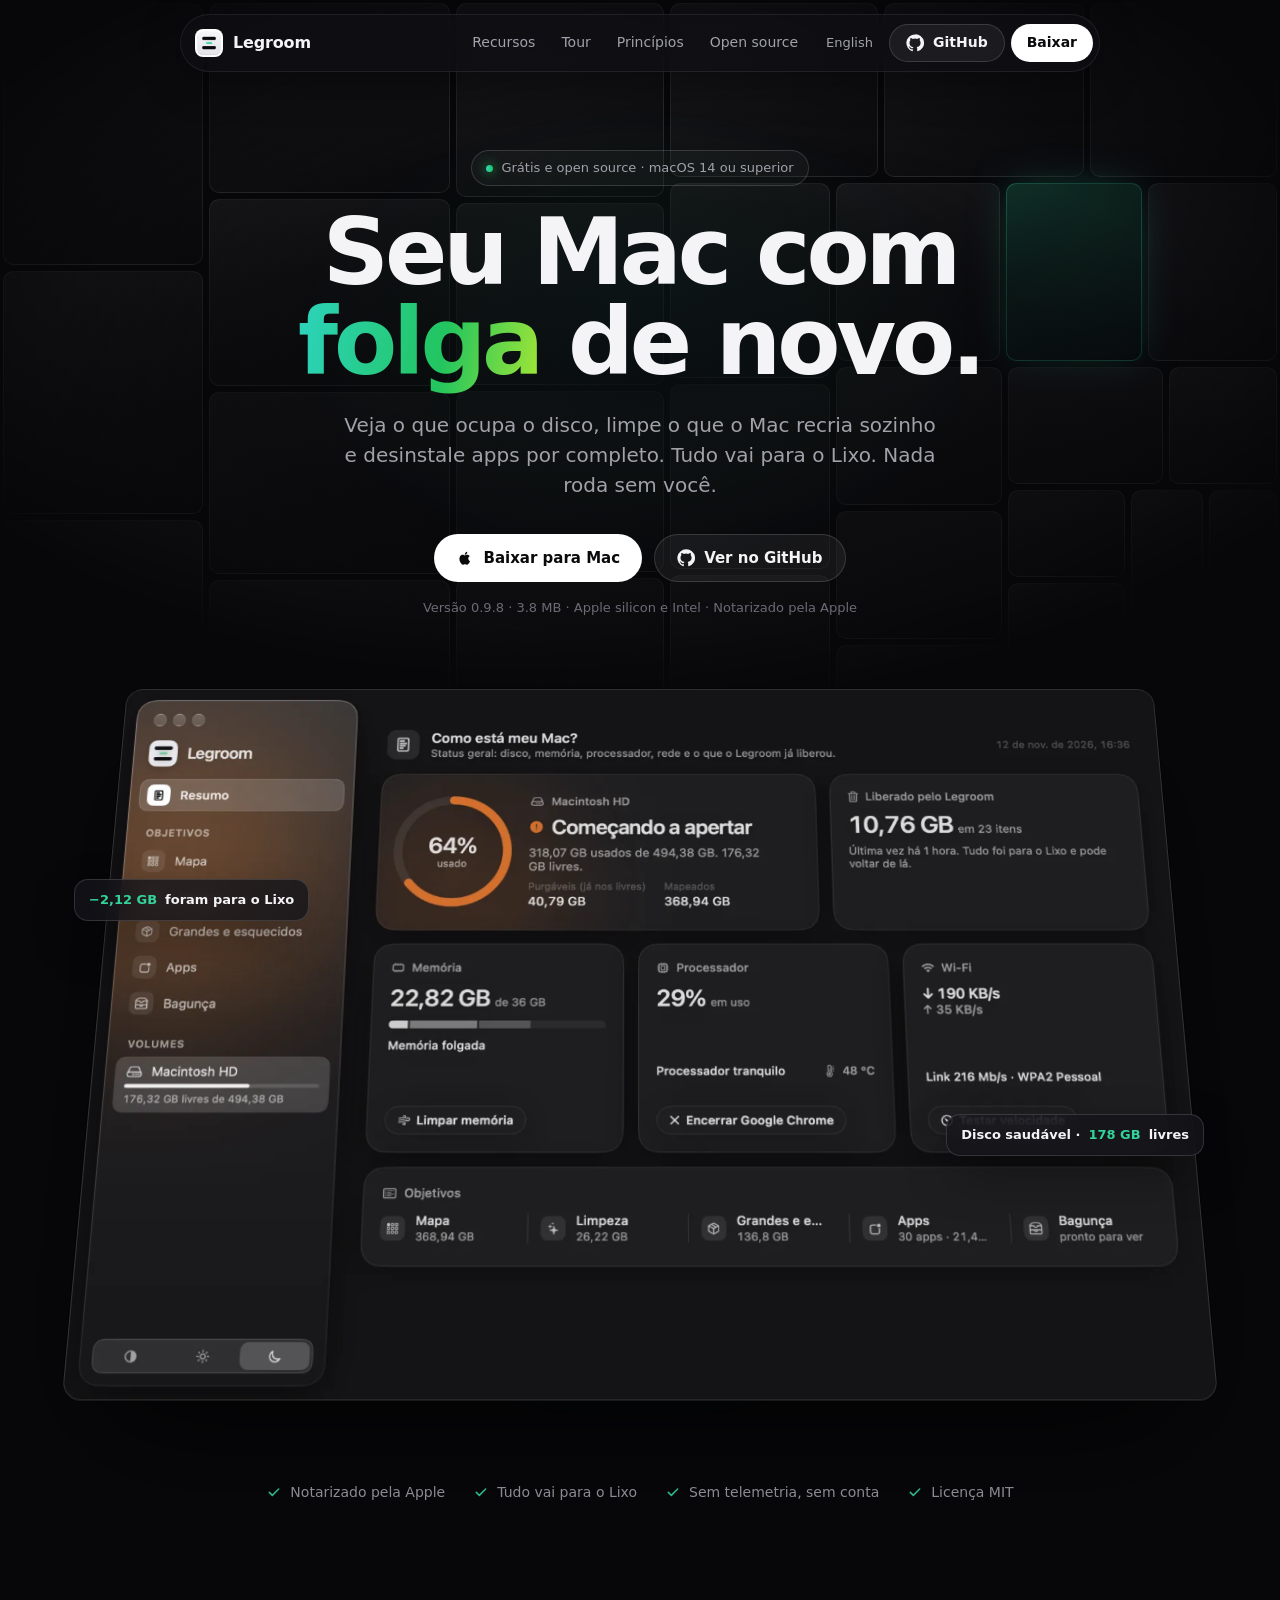
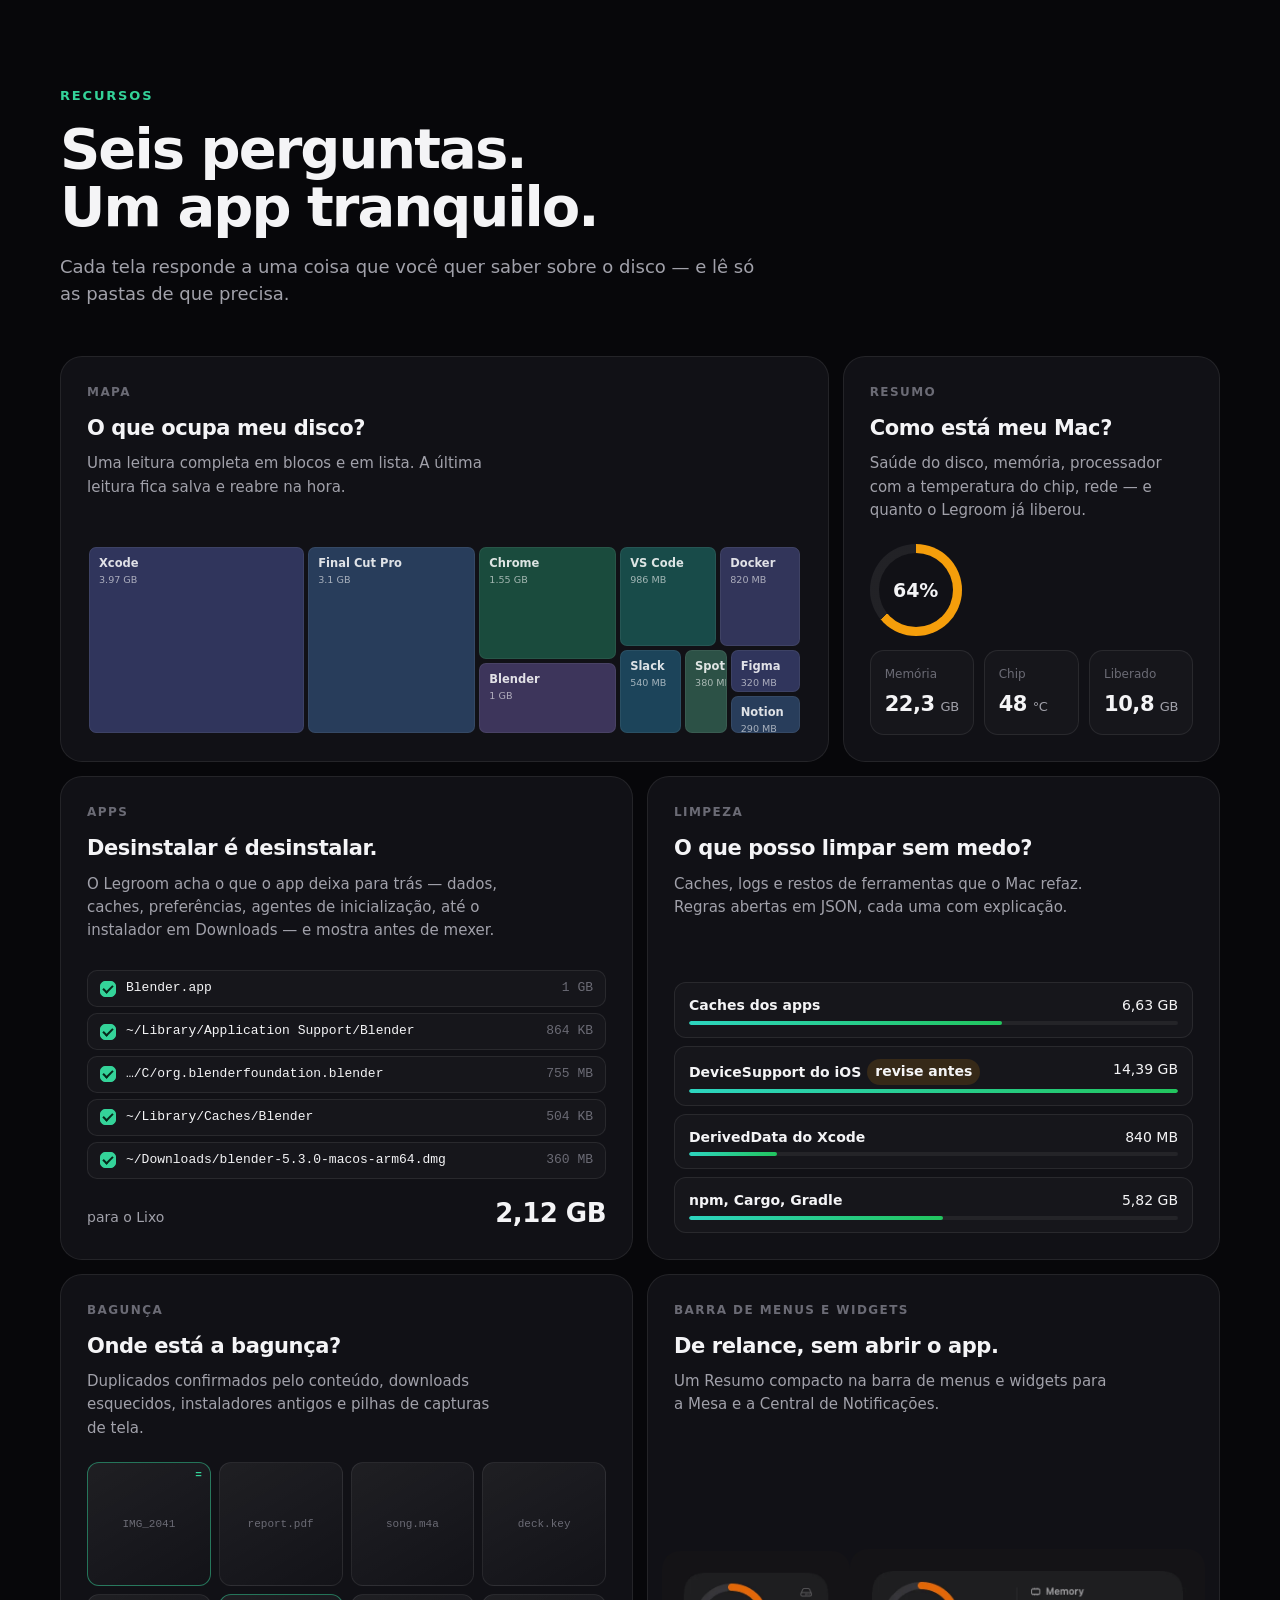
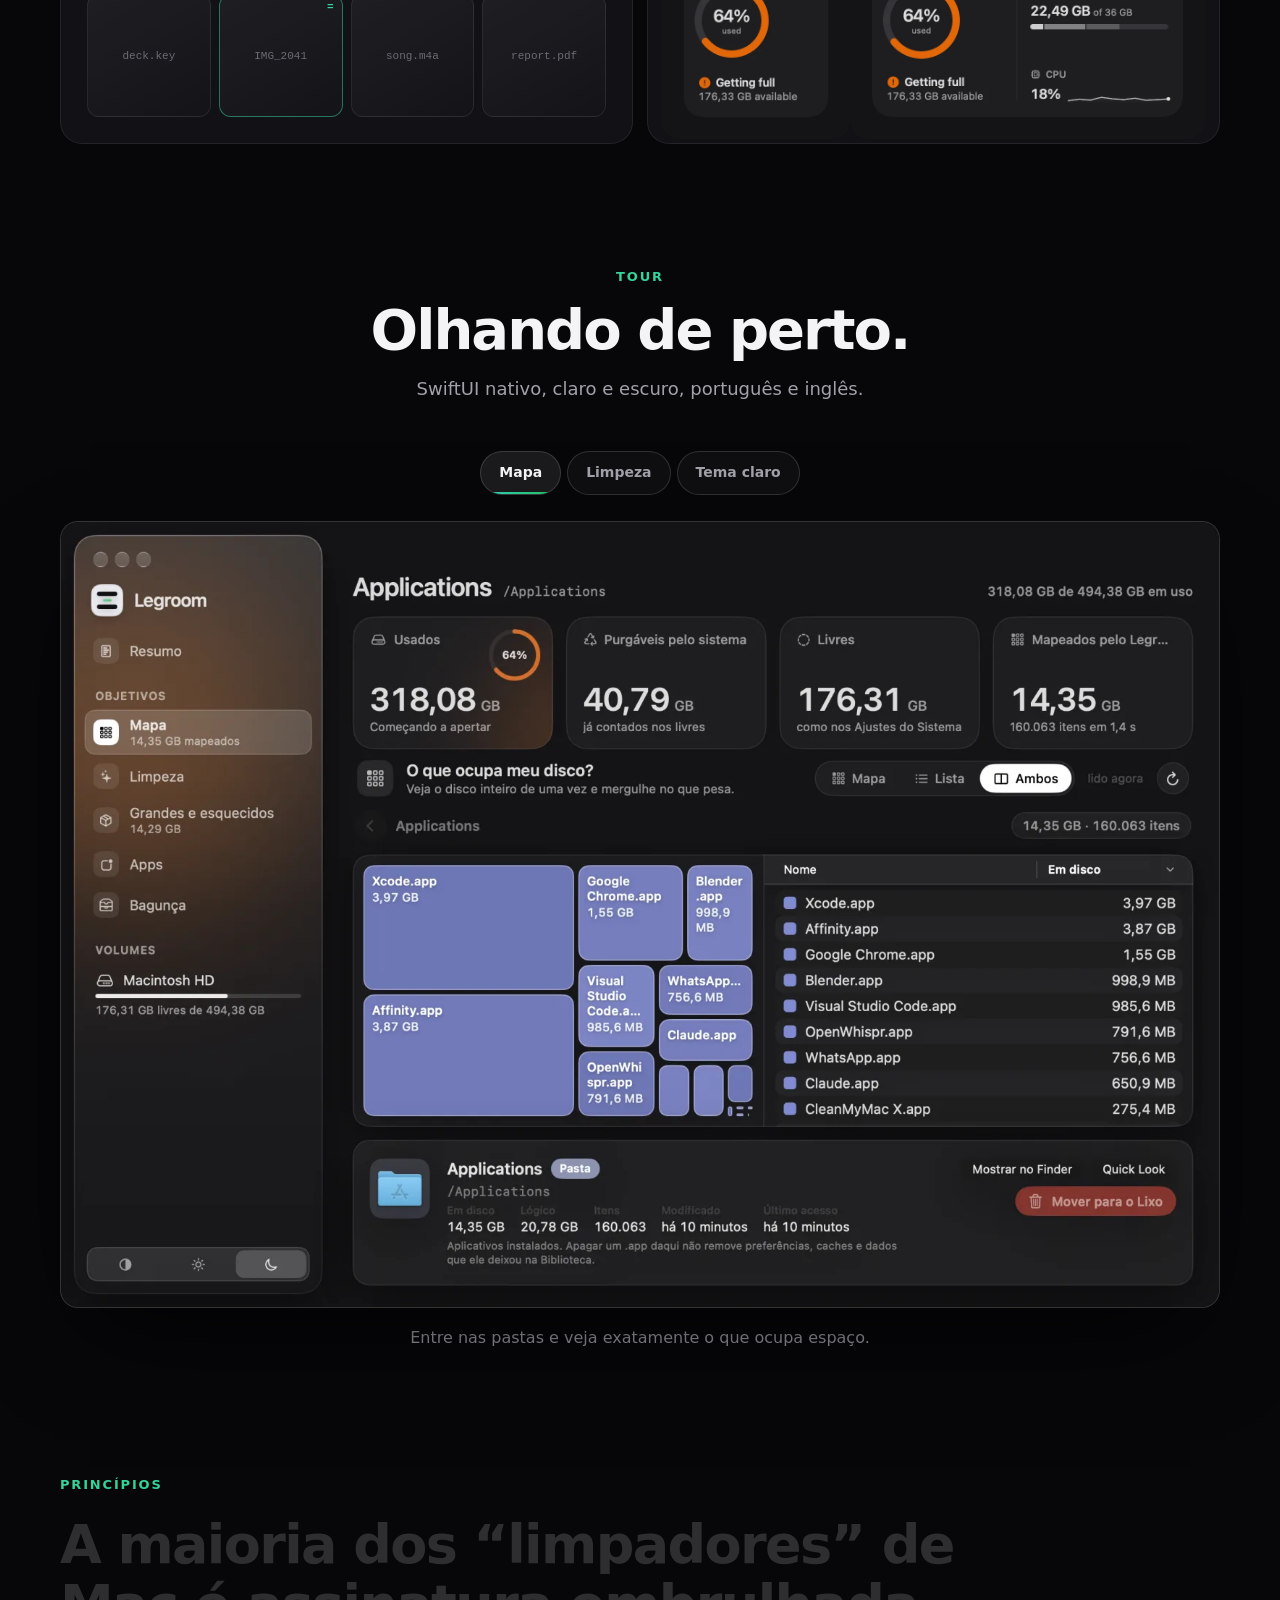
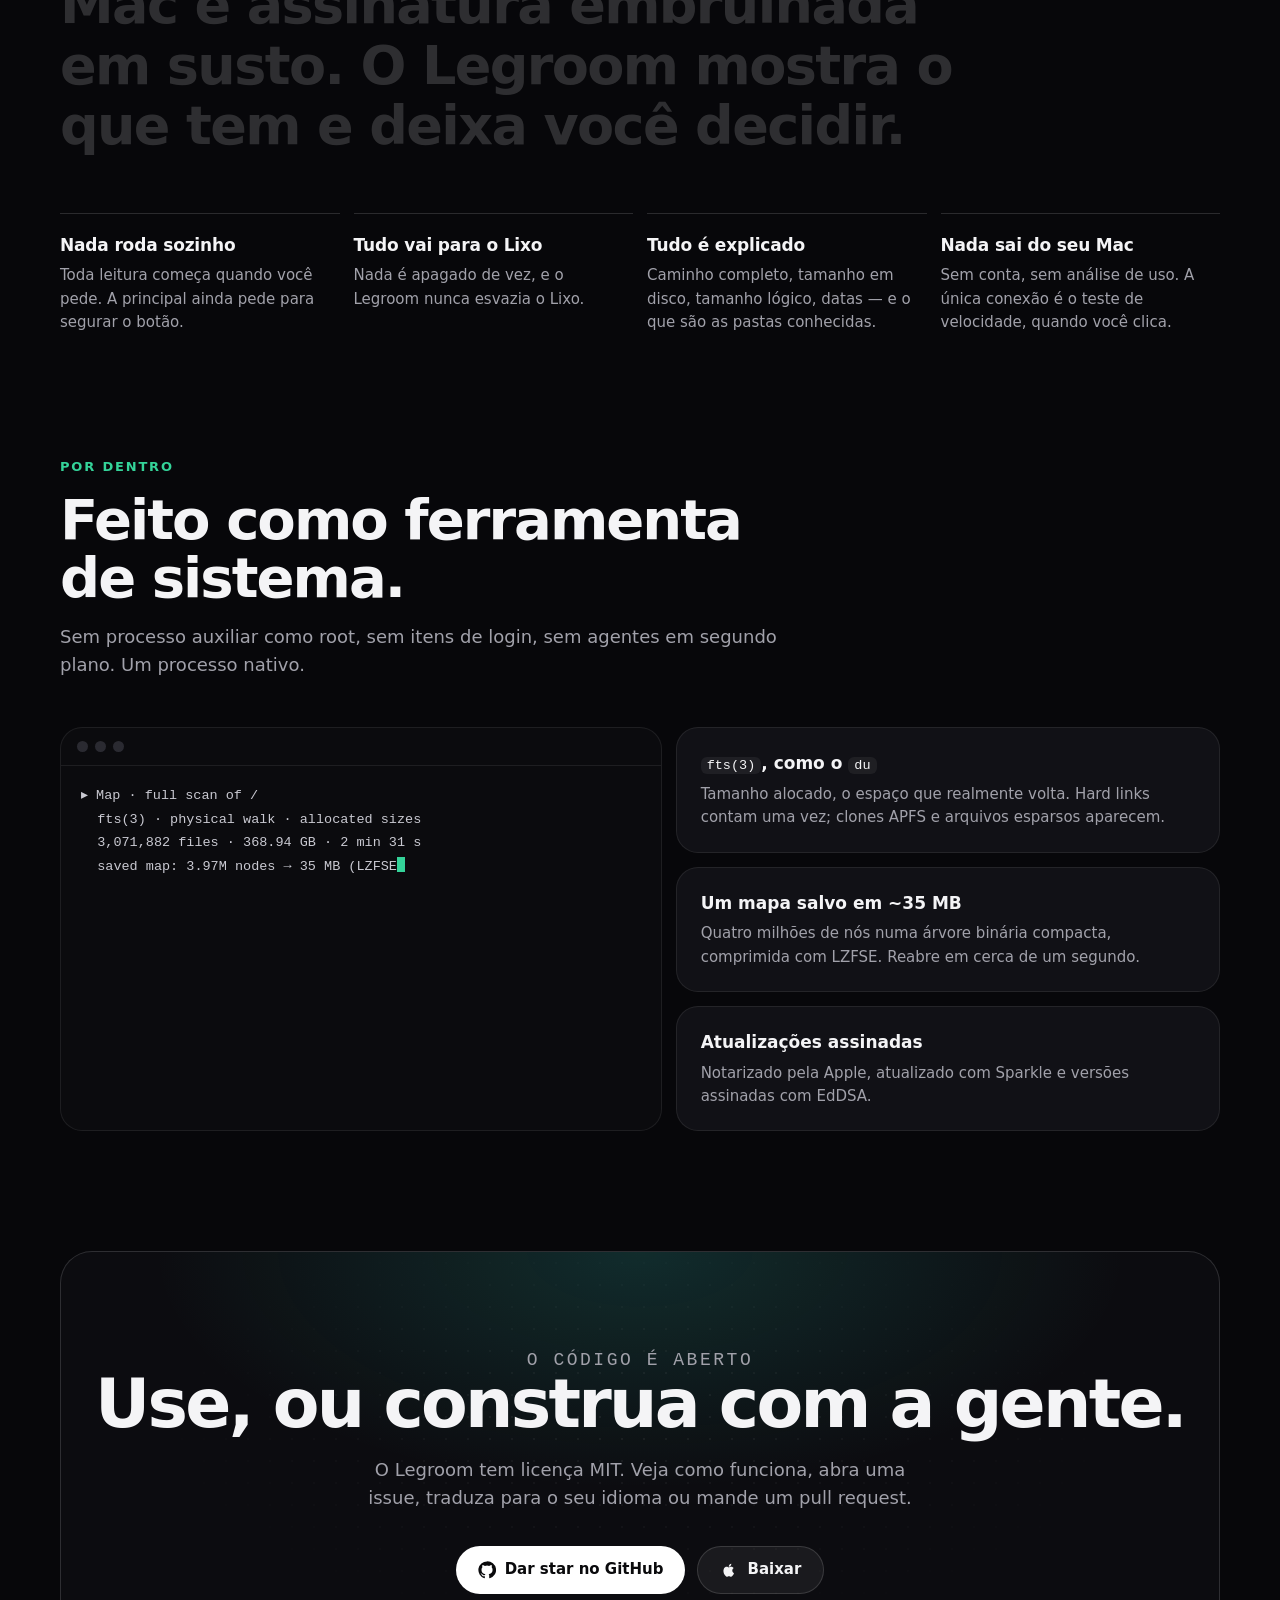
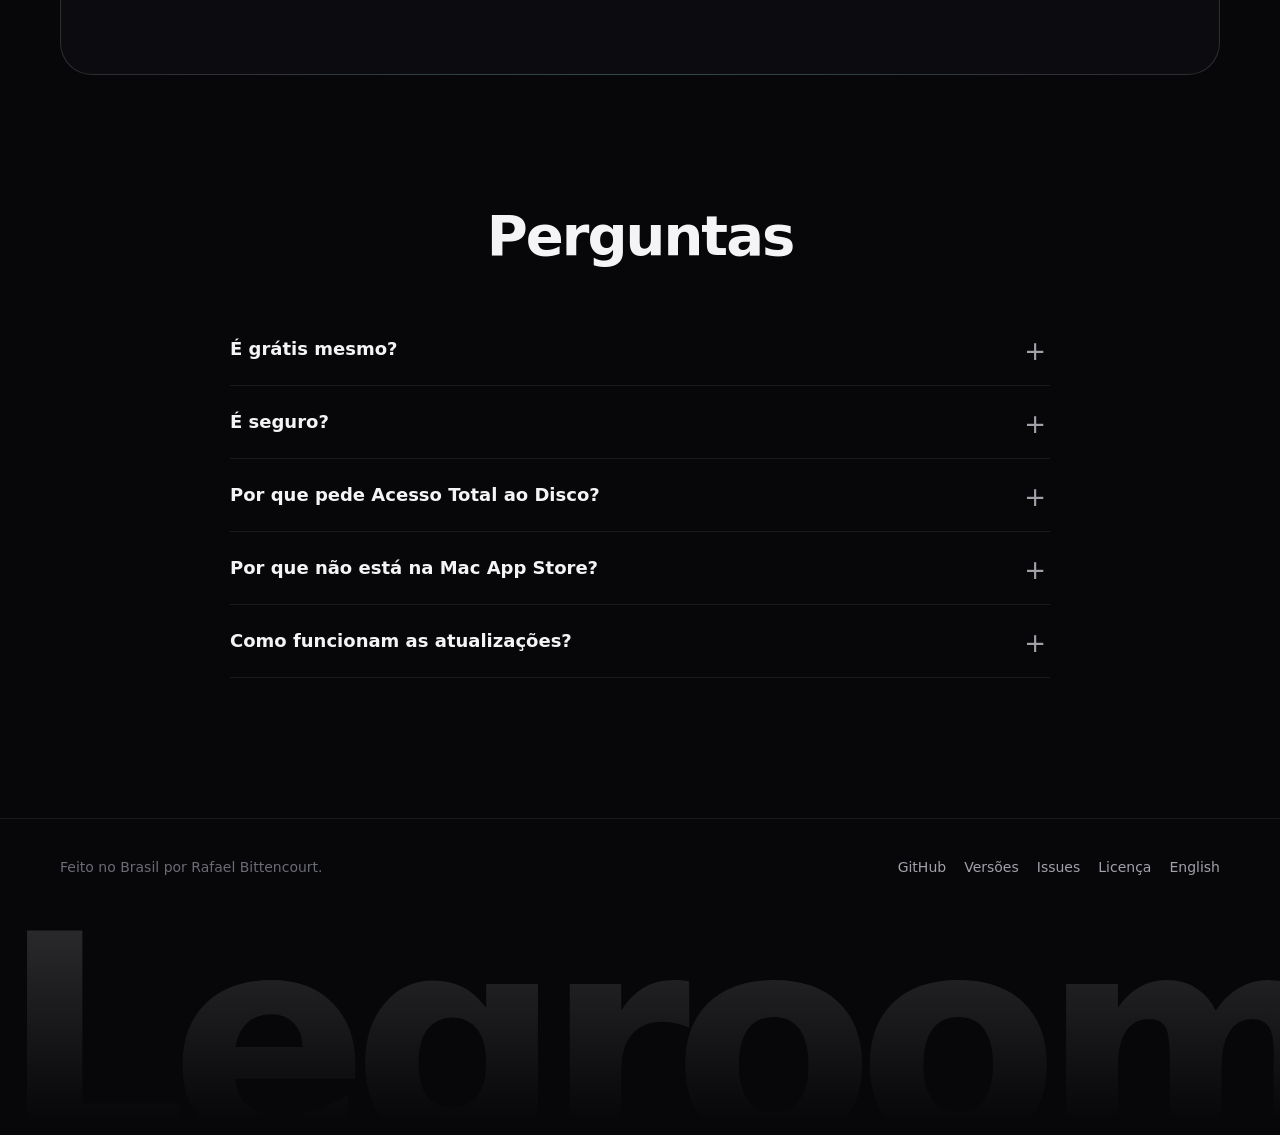
==== docs/pt/index.html @ 9e1b2bcd "Add the website (GitHub Pages, English and Portuguese) A one-page site in docs/, generated by tools/" ====
<!doctype html>
<html lang="pt-BR">
<head>
<meta charset="utf-8">
<meta name="viewport" content="width=device-width, initial-scale=1, viewport-fit=cover">
<title>Legroom — gerenciador de armazenamento grátis e open source para Mac</title>
<meta name="description" content="Veja o que ocupa o disco do seu Mac, limpe caches com segurança e desinstale apps por completo. Grátis e open source. Tudo vai para o Lixo; nada roda sozinho.">
<link rel="canonical" href="https://rafabittt.github.io/legroom/pt/">
<link rel="alternate" hreflang="pt-BR" href="https://rafabittt.github.io/legroom/pt/">
<link rel="alternate" hreflang="en" href="https://rafabittt.github.io/legroom/">
<link rel="alternate" hreflang="x-default" href="https://rafabittt.github.io/legroom/">
<meta name="theme-color" content="#07070a">
<meta property="og:type" content="website">
<meta property="og:title" content="Legroom — gerenciador de armazenamento grátis e open source para Mac">
<meta property="og:description" content="Veja o que ocupa o disco do seu Mac, limpe caches com segurança e desinstale apps por completo. Grátis e open source. Tudo vai para o Lixo; nada roda sozinho.">
<meta property="og:url" content="https://rafabittt.github.io/legroom/pt/">
<meta property="og:image" content="https://rafabittt.github.io/legroom/assets/og.png">
<meta property="og:image:width" content="1200"><meta property="og:image:height" content="630">
<meta name="twitter:card" content="summary_large_image">
<link rel="icon" type="image/png" href="../assets/favicon.png">
<link rel="apple-touch-icon" href="../assets/icon-180.png">
<link rel="stylesheet" href="../assets/site.css?v=727777f7">
<link rel="preload" as="image" href="../assets/overview-pt-BR.webp" fetchpriority="high">
<script type="application/ld+json">{"@context": "https://schema.org", "@type": "SoftwareApplication", "name": "Legroom", "operatingSystem": "macOS 14 or later", "applicationCategory": "UtilitiesApplication", "offers": {"@type": "Offer", "price": "0", "priceCurrency": "USD"}, "description": "Veja o que ocupa o disco do seu Mac, limpe caches com segurança e desinstale apps por completo. Grátis e open source. Tudo vai para o Lixo; nada roda sozinho.", "url": "https://rafabittt.github.io/legroom/pt/", "downloadUrl": "https://github.com/rafabittt/legroom/releases/latest", "license": "https://opensource.org/licenses/MIT", "codeRepository": "https://github.com/rafabittt/legroom", "inLanguage": "pt-BR", "image": "https://rafabittt.github.io/legroom/assets/og.png", "author": {"@type": "Person", "name": "Rafael Bittencourt"}}</script>
</head>
<body>
<a class="skip" href="#main">Pular para o conteúdo</a>
<header class="nav">
  <a class="brand" href="../"><img src="../assets/icon-180.png" alt="" width="28" height="28">Legroom</a>
  <nav class="links" aria-label="Sections"><a href="#features">Recursos</a><a href="#tour">Tour</a><a href="#principles">Princípios</a><a href="#open-source">Open source</a></nav>
  <a class="lang" href="../" hreflang="en" lang="en">English</a>
  <a class="btn btn-ghost btn-sm" href="https://github.com/rafabittt/legroom" aria-label="GitHub"><svg viewBox="0 0 24 24" fill="currentColor" aria-hidden="true"><path d="M12 .5a11.5 11.5 0 0 0-3.64 22.41c.58.1.79-.25.79-.56v-2c-3.2.7-3.88-1.37-3.88-1.37-.52-1.33-1.28-1.69-1.28-1.69-1.05-.72.08-.7.08-.7 1.16.08 1.77 1.19 1.77 1.19 1.03 1.77 2.7 1.26 3.36.96.1-.75.4-1.26.73-1.55-2.55-.29-5.24-1.28-5.24-5.69 0-1.26.45-2.29 1.19-3.09-.12-.29-.52-1.46.11-3.05 0 0 .97-.31 3.17 1.18a11 11 0 0 1 5.77 0c2.2-1.49 3.17-1.18 3.17-1.18.63 1.59.23 2.76.11 3.05.74.8 1.19 1.83 1.19 3.09 0 4.42-2.69 5.39-5.26 5.68.41.36.78 1.06.78 2.14v3.17c0 .31.21.67.8.56A11.5 11.5 0 0 0 12 .5z"/></svg><span class="lbl">GitHub</span><span class="stars" data-stars hidden><svg viewBox="0 0 24 24" fill="currentColor" aria-hidden="true" style="width:14px;height:14px"><path d="M12 2.5l2.9 6.1 6.6.8-4.9 4.5 1.3 6.6L12 17.3 6.1 20.5l1.3-6.6L2.5 9.4l6.6-.8z"/></svg><b></b></span></a>
  <a class="btn btn-primary btn-sm" href="https://github.com/rafabittt/legroom/releases/latest" data-dl>Baixar</a>
</header>

<main id="main">
<section class="hero" aria-labelledby="h1" style="padding-top:150px">
  <div class="tree" aria-hidden="true"></div>
  <div class="wrap hero-in">
    <span class="eyebrow"><span class="dot"></span>Grátis e open source · macOS 14 ou superior</span>
    <h1 id="h1">Seu Mac com <em>folga</em> de novo.</h1>
    <p class="lead">Veja o que ocupa o disco, limpe o que o Mac recria sozinho e desinstale apps por completo. Tudo vai para o Lixo. Nada roda sem você.</p>
    <div class="ctas">
      <a class="btn btn-primary" href="https://github.com/rafabittt/legroom/releases/latest" data-dl><svg viewBox="0 0 24 24" fill="currentColor" aria-hidden="true"><path d="M16.37 12.8c-.02-2.2 1.8-3.26 1.88-3.31-1.03-1.5-2.62-1.7-3.18-1.73-1.35-.14-2.64.8-3.33.8-.69 0-1.74-.78-2.87-.76-1.47.02-2.83.86-3.59 2.18-1.53 2.66-.39 6.6 1.1 8.76.73 1.06 1.6 2.24 2.73 2.2 1.1-.04 1.51-.71 2.84-.71 1.32 0 1.7.71 2.86.69 1.18-.02 1.93-1.07 2.65-2.14.84-1.23 1.18-2.42 1.2-2.48-.03-.01-2.3-.88-2.32-3.5zM14.2 6.33c.6-.73 1.01-1.75.9-2.76-.87.04-1.92.58-2.54 1.31-.56.64-1.05 1.67-.92 2.66.97.08 1.96-.49 2.56-1.21z"/></svg>Baixar para Mac</a>
      <a class="btn btn-ghost" href="https://github.com/rafabittt/legroom"><svg viewBox="0 0 24 24" fill="currentColor" aria-hidden="true"><path d="M12 .5a11.5 11.5 0 0 0-3.64 22.41c.58.1.79-.25.79-.56v-2c-3.2.7-3.88-1.37-3.88-1.37-.52-1.33-1.28-1.69-1.28-1.69-1.05-.72.08-.7.08-.7 1.16.08 1.77 1.19 1.77 1.19 1.03 1.77 2.7 1.26 3.36.96.1-.75.4-1.26.73-1.55-2.55-.29-5.24-1.28-5.24-5.69 0-1.26.45-2.29 1.19-3.09-.12-.29-.52-1.46.11-3.05 0 0 .97-.31 3.17 1.18a11 11 0 0 1 5.77 0c2.2-1.49 3.17-1.18 3.17-1.18.63 1.59.23 2.76.11 3.05.74.8 1.19 1.83 1.19 3.09 0 4.42-2.69 5.39-5.26 5.68.41.36.78 1.06.78 2.14v3.17c0 .31.21.67.8.56A11.5 11.5 0 0 0 12 .5z"/></svg>Ver no GitHub<span class="stars" data-stars hidden><svg viewBox="0 0 24 24" fill="currentColor" aria-hidden="true" style="width:14px;height:14px"><path d="M12 2.5l2.9 6.1 6.6.8-4.9 4.5 1.3 6.6L12 17.3 6.1 20.5l1.3-6.6L2.5 9.4l6.6-.8z"/></svg><b></b></span></a>
    </div>
    <p class="meta">Versão <span data-version>0.9.8</span> · <span data-size>3.8 MB</span> · Apple silicon e Intel · Notarizado pela Apple</p>
  </div>
  <div class="stage">
    <div class="chip c1"><span class="n">−2,12 GB</span> foram para o Lixo</div>
    <div class="chip c2">Disco saudável · <span class="n">178 GB</span> livres</div>
    <div class="window"><img src="../assets/overview-pt-BR.webp" alt="Resumo do Legroom: saúde do disco, memória, processador com temperatura, rede e espaço já liberado" width="1600" height="1085" fetchpriority="high"></div>
  </div>
  <div class="wrap trust"><span><svg viewBox="0 0 24 24" fill="none" stroke="currentColor" stroke-width="2.4" stroke-linecap="round" stroke-linejoin="round" aria-hidden="true"><path d="M5 12.5l4.5 4.5L19 7.5"/></svg>Notarizado pela Apple</span><span><svg viewBox="0 0 24 24" fill="none" stroke="currentColor" stroke-width="2.4" stroke-linecap="round" stroke-linejoin="round" aria-hidden="true"><path d="M5 12.5l4.5 4.5L19 7.5"/></svg>Tudo vai para o Lixo</span><span><svg viewBox="0 0 24 24" fill="none" stroke="currentColor" stroke-width="2.4" stroke-linecap="round" stroke-linejoin="round" aria-hidden="true"><path d="M5 12.5l4.5 4.5L19 7.5"/></svg>Sem telemetria, sem conta</span><span><svg viewBox="0 0 24 24" fill="none" stroke="currentColor" stroke-width="2.4" stroke-linecap="round" stroke-linejoin="round" aria-hidden="true"><path d="M5 12.5l4.5 4.5L19 7.5"/></svg>Licença MIT</span></div>
</section>

<section id="features" aria-labelledby="f-h">
  <div class="wrap">
    <div class="head rv"><span class="kicker">Recursos</span><h2 id="f-h">Seis perguntas. Um app tranquilo.</h2><p>Cada tela responde a uma coisa que você quer saber sobre o disco — e lê só as pastas de que precisa.</p></div>
    <div class="bento">
      <article class="cell w4 rv">
        <span class="tag">Mapa</span><h3>O que ocupa meu disco?</h3><p>Uma leitura completa em blocos e em lista. A última leitura fica salva e reabre na hora.</p>
        <div class="viz"><div class="mini-tree" data-items='[{&quot;n&quot;: &quot;Xcode&quot;, &quot;s&quot;: &quot;3.97 GB&quot;, &quot;v&quot;: 397}, {&quot;n&quot;: &quot;Final Cut Pro&quot;, &quot;s&quot;: &quot;3.1 GB&quot;, &quot;v&quot;: 310}, {&quot;n&quot;: &quot;Chrome&quot;, &quot;s&quot;: &quot;1.55 GB&quot;, &quot;v&quot;: 155}, {&quot;n&quot;: &quot;Blender&quot;, &quot;s&quot;: &quot;1 GB&quot;, &quot;v&quot;: 100}, {&quot;n&quot;: &quot;VS Code&quot;, &quot;s&quot;: &quot;986 MB&quot;, &quot;v&quot;: 98}, {&quot;n&quot;: &quot;Docker&quot;, &quot;s&quot;: &quot;820 MB&quot;, &quot;v&quot;: 82}, {&quot;n&quot;: &quot;Slack&quot;, &quot;s&quot;: &quot;540 MB&quot;, &quot;v&quot;: 54}, {&quot;n&quot;: &quot;Spotify&quot;, &quot;s&quot;: &quot;380 MB&quot;, &quot;v&quot;: 38}, {&quot;n&quot;: &quot;Figma&quot;, &quot;s&quot;: &quot;320 MB&quot;, &quot;v&quot;: 32}, {&quot;n&quot;: &quot;Notion&quot;, &quot;s&quot;: &quot;290 MB&quot;, &quot;v&quot;: 29}]' aria-hidden="true"></div></div>
      </article>
      <article class="cell rv d1" data-enter>
        <span class="tag">Resumo</span><h3>Como está meu Mac?</h3><p>Saúde do disco, memória, processador com a temperatura do chip, rede — e quanto o Legroom já liberou.</p>
        <div class="viz"><div class="ring" style="--to:64" data-v="64%" aria-hidden="true"></div><div class="metrics"><div class="metric"><small>Memória</small><b><span data-count="22.3" data-dec="1">0</span><i> GB</i></b></div><div class="metric"><small>Chip</small><b><span data-count="48" data-dec="0">0</span><i> °C</i></b></div><div class="metric"><small>Liberado</small><b><span data-count="10.8" data-dec="1">0</span><i> GB</i></b></div></div></div>
      </article>
      <article class="cell w3 rv" data-enter>
        <span class="tag">Apps</span><h3>Desinstalar é desinstalar.</h3><p>O Legroom acha o que o app deixa para trás — dados, caches, preferências, agentes de inicialização, até o instalador em Downloads — e mostra antes de mexer.</p>
        <div class="viz"><ul class="ulist" aria-hidden="true"><li><span class="bx"></span><span>Blender.app</span><span class="sz">1 GB</span></li><li><span class="bx"></span><span>~/Library/Application Support/Blender</span><span class="sz">864 KB</span></li><li><span class="bx"></span><span>…/C/org.blenderfoundation.blender</span><span class="sz">755 MB</span></li><li><span class="bx"></span><span>~/Library/Caches/Blender</span><span class="sz">504 KB</span></li><li><span class="bx"></span><span>~/Downloads/blender-5.3.0-macos-arm64.dmg</span><span class="sz">360 MB</span></li></ul>
        <div class="utotal"><span>para o Lixo</span><b data-utotal data-v="2,12 GB">2,12 GB</b></div></div>
      </article>
      <article class="cell w3 rv d1" data-enter>
        <span class="tag">Limpeza</span><h3>O que posso limpar sem medo?</h3><p>Caches, logs e restos de ferramentas que o Mac refaz. Regras abertas em JSON, cada uma com explicação.</p>
        <div class="viz rows"><div class="row"><b>Caches dos apps</b><span>6,63 GB</span><div class="bar"><i style="--w:64%"></i></div></div><div class="row"><b>DeviceSupport do iOS<span class=pill>revise antes</span></b><span>14,39 GB</span><div class="bar"><i style="--w:100%"></i></div></div><div class="row"><b>DerivedData do Xcode</b><span>840 MB</span><div class="bar"><i style="--w:18%"></i></div></div><div class="row"><b>npm, Cargo, Gradle</b><span>5,82 GB</span><div class="bar"><i style="--w:52%"></i></div></div></div>
      </article>
      <article class="cell w3 rv">
        <span class="tag">Bagunça</span><h3>Onde está a bagunça?</h3><p>Duplicados confirmados pelo conteúdo, downloads esquecidos, instaladores antigos e pilhas de capturas de tela.</p>
        <div class="viz"><div class="dupes" aria-hidden="true"><div class="dupe">IMG_2041</div><div class="dupe">report.pdf</div><div class="dupe">song.m4a</div><div class="dupe">deck.key</div><div class="dupe">deck.key</div><div class="dupe">IMG_2041</div><div class="dupe">song.m4a</div><div class="dupe">report.pdf</div></div></div>
      </article>
      <article class="cell w3 rv d1">
        <span class="tag">Barra de menus e widgets</span><h3>De relance, sem abrir o app.</h3><p>Um Resumo compacto na barra de menus e widgets para a Mesa e a Central de Notificações.</p>
        <div class="viz widgets"><img src="../assets/widget-small.webp" alt="" width="416" height="416" loading="lazy" class="ws"><img src="../assets/widget-medium.webp" alt="" width="776" height="416" loading="lazy" class="wm"></div>
      </article>
    </div>
  </div>
</section>

<section id="tour" aria-labelledby="t-h">
  <div class="wrap show">
    <div class="head center rv"><span class="kicker">Tour</span><h2 id="t-h">Olhando de perto.</h2><p>SwiftUI nativo, claro e escuro, português e inglês.</p></div>
    <div class="tabs" role="tablist"><button class="tab" role="tab" aria-selected="true" data-caption="Entre nas pastas e veja exatamente o que ocupa espaço.">Mapa<span class="prog"></span></button><button class="tab" role="tab" aria-selected="false" data-caption="Uma seleção conservadora vem marcada; o resto é com você.">Limpeza<span class="prog"></span></button><button class="tab" role="tab" aria-selected="false" data-caption="Claro e escuro, acompanhando o Mac — ou como você preferir.">Tema claro<span class="prog"></span></button></div>
    <div class="screens rv"><img src="../assets/map-pt-BR.webp" alt="Mapa" width="1600" height="1085" loading="lazy" decoding="async" class=on><img src="../assets/cleanup-pt-BR.webp" alt="Limpeza" width="1600" height="1085" loading="lazy" decoding="async"><img src="../assets/overview-light-pt-BR.webp" alt="Tema claro" width="1600" height="1085" loading="lazy" decoding="async"></div>
    <p class="caption" aria-live="polite"></p>
  </div>
</section>

<section id="principles" aria-labelledby="p-h">
  <div class="wrap">
    <span class="kicker">Princípios</span>
    <h2 id="p-h" class="manifesto" style="margin-top:18px"><span class="w">A</span> <span class="w">maioria</span> <span class="w">dos</span> <span class="w">“limpadores”</span> <span class="w">de</span> <span class="w">Mac</span> <span class="w">é</span> <span class="w">assinatura</span> <span class="w">embrulhada</span> <span class="w">em</span> <span class="w">susto.</span> <span class="w g">O</span> <span class="w g">Legroom</span> <span class="w g">mostra</span> <span class="w g">o</span> <span class="w g">que</span> <span class="w g">tem</span> <span class="w g">e</span> <span class="w g">deixa</span> <span class="w g">você</span> <span class="w g">decidir.</span></h2>
    <div class="rules"><div class="rule rv d0"><b>Nada roda sozinho</b><p>Toda leitura começa quando você pede. A principal ainda pede para segurar o botão.</p></div><div class="rule rv d1"><b>Tudo vai para o Lixo</b><p>Nada é apagado de vez, e o Legroom nunca esvazia o Lixo.</p></div><div class="rule rv d2"><b>Tudo é explicado</b><p>Caminho completo, tamanho em disco, tamanho lógico, datas — e o que são as pastas conhecidas.</p></div><div class="rule rv d3"><b>Nada sai do seu Mac</b><p>Sem conta, sem análise de uso. A única conexão é o teste de velocidade, quando você clica.</p></div></div>
  </div>
</section>

<section aria-labelledby="hood-h">
  <div class="wrap">
    <div class="head rv"><span class="kicker">Por dentro</span><h2 id="hood-h">Feito como ferramenta de sistema.</h2><p>Sem processo auxiliar como root, sem itens de login, sem agentes em segundo plano. Um processo nativo.</p></div>
    <div class="hood">
      <div class="term rv" data-enter><div class="bar"><i></i><i></i><i></i></div><pre aria-label="Example output"><span class="k">▸ Map</span> · full scan of <span class="s">/</span>
  <span class="c">fts(3) · physical walk · allocated sizes</span>
  3,071,882 files · 368.94 GB · 2 min 31 s
  saved map: 3.97M nodes → 35 MB <span class="c">(LZFSE)</span>

<span class="k">▸ Apps</span> · uninstall <span class="s">Nod</span>
  <span class="c">dev.nod.desktop + helpers · exact names only</span>
  ~/.nod-desktop                       4.83 GB
  ~/Library/Application Support/nod    1.88 GB
  ~/Downloads/nod-arm64.dmg            337 MB
  → 7 items, 8.1 GB moved to the Trash <span class="c">(never deleted)</span></pre></div>
      <div class="facts"><div class="fact rv d0"><b><code>fts(3)</code>, como o <code>du</code></b><p>Tamanho alocado, o espaço que realmente volta. Hard links contam uma vez; clones APFS e arquivos esparsos aparecem.</p></div><div class="fact rv d1"><b>Um mapa salvo em ~35 MB</b><p>Quatro milhões de nós numa árvore binária compacta, comprimida com LZFSE. Reabre em cerca de um segundo.</p></div><div class="fact rv d2"><b>Atualizações assinadas</b><p>Notarizado pela Apple, atualizado com Sparkle e versões assinadas com EdDSA.</p></div></div>
    </div>
  </div>
</section>

<section id="open-source" class="oss" aria-labelledby="o-h">
  <div class="wrap">
    <div class="oss-card rv">
      <p class="mono">O código é aberto</p>
      <h2 id="o-h">Use, ou construa com a gente.</h2>
      <p>O Legroom tem licença MIT. Veja como funciona, abra uma issue, traduza para o seu idioma ou mande um pull request.</p>
      <div class="ctas">
        <a class="btn btn-primary" href="https://github.com/rafabittt/legroom"><svg viewBox="0 0 24 24" fill="currentColor" aria-hidden="true"><path d="M12 .5a11.5 11.5 0 0 0-3.64 22.41c.58.1.79-.25.79-.56v-2c-3.2.7-3.88-1.37-3.88-1.37-.52-1.33-1.28-1.69-1.28-1.69-1.05-.72.08-.7.08-.7 1.16.08 1.77 1.19 1.77 1.19 1.03 1.77 2.7 1.26 3.36.96.1-.75.4-1.26.73-1.55-2.55-.29-5.24-1.28-5.24-5.69 0-1.26.45-2.29 1.19-3.09-.12-.29-.52-1.46.11-3.05 0 0 .97-.31 3.17 1.18a11 11 0 0 1 5.77 0c2.2-1.49 3.17-1.18 3.17-1.18.63 1.59.23 2.76.11 3.05.74.8 1.19 1.83 1.19 3.09 0 4.42-2.69 5.39-5.26 5.68.41.36.78 1.06.78 2.14v3.17c0 .31.21.67.8.56A11.5 11.5 0 0 0 12 .5z"/></svg>Dar star no GitHub<span class="stars" data-stars hidden><svg viewBox="0 0 24 24" fill="currentColor" aria-hidden="true" style="width:14px;height:14px"><path d="M12 2.5l2.9 6.1 6.6.8-4.9 4.5 1.3 6.6L12 17.3 6.1 20.5l1.3-6.6L2.5 9.4l6.6-.8z"/></svg><b></b></span></a>
        <a class="btn btn-ghost" href="https://github.com/rafabittt/legroom/releases/latest" data-dl><svg viewBox="0 0 24 24" fill="currentColor" aria-hidden="true"><path d="M16.37 12.8c-.02-2.2 1.8-3.26 1.88-3.31-1.03-1.5-2.62-1.7-3.18-1.73-1.35-.14-2.64.8-3.33.8-.69 0-1.74-.78-2.87-.76-1.47.02-2.83.86-3.59 2.18-1.53 2.66-.39 6.6 1.1 8.76.73 1.06 1.6 2.24 2.73 2.2 1.1-.04 1.51-.71 2.84-.71 1.32 0 1.7.71 2.86.69 1.18-.02 1.93-1.07 2.65-2.14.84-1.23 1.18-2.42 1.2-2.48-.03-.01-2.3-.88-2.32-3.5zM14.2 6.33c.6-.73 1.01-1.75.9-2.76-.87.04-1.92.58-2.54 1.31-.56.64-1.05 1.67-.92 2.66.97.08 1.96-.49 2.56-1.21z"/></svg>Baixar</a>
      </div>
    </div>
  </div>
</section>

<section aria-labelledby="faq-h">
  <div class="wrap faq">
    <div class="head center"><h2 id="faq-h">Perguntas</h2></div>
    <details><summary>É grátis mesmo?</summary><p>Sim. Sem teste, sem assinatura, sem compras dentro do app. O código está no GitHub, com licença MIT.</p></details><details><summary>É seguro?</summary><p>O Legroom nunca apaga nada de vez: tudo vai para o Lixo, de onde você pode devolver. É assinado com Developer ID e notarizado pela Apple.</p></details><details><summary>Por que pede Acesso Total ao Disco?</summary><p>O macOS esconde algumas pastas (Mail, Mensagens, contêineres de apps) de todos os apps. Com o acesso a leitura fica completa; sem ele, o Legroom avisa o que não conseguiu ler.</p></details><details><summary>Por que não está na Mac App Store?</summary><p>A App Store exige sandbox, o que impede ler o disco inteiro, listar processos e desinstalar apps por completo.</p></details><details><summary>Como funcionam as atualizações?</summary><p>Legroom › Procurar Atualizações…, ou verificação automática se você permitir. São as mesmas versões notarizadas publicadas no GitHub.</p></details>
  </div>
</section>
</main>

<footer>
  <div class="wrap foot"><span>Feito no Brasil por Rafael Bittencourt.</span><nav aria-label="Footer"><a href="https://github.com/rafabittt/legroom">GitHub</a><a href="https://github.com/rafabittt/legroom/releases">Versões</a><a href="https://github.com/rafabittt/legroom/issues">Issues</a><a href="https://github.com/rafabittt/legroom/blob/main/LICENSE">Licença</a><a href="../" hreflang="en">English</a></nav></div>
  <div class="giant" aria-hidden="true">Legroom</div>
</footer>
<script src="../assets/site.js?v=78d98ef4" defer></script>
</body>
</html>
---- docs/assets/site.css ----
/* Legroom website. Dark, quiet, one vivid color (the green of the app mark). */
:root {
  --bg: #07070a;
  --bg2: #0c0c10;
  --card: #111116;
  --card2: #16161c;
  --line: rgba(255, 255, 255, .08);
  --line2: rgba(255, 255, 255, .14);
  --text: #f4f4f6;
  --dim: #a1a1aa;
  --dim2: #6b6b75;
  --g1: #2dd4bf;
  --g2: #22c55e;
  --accent: #34d399;
  --warm: #f59e0b;
  --ease: cubic-bezier(.22, 1, .36, 1);
  --radius: 22px;
  --max: 1160px;
  color-scheme: dark;
}
* { box-sizing: border-box; }
html { scroll-behavior: smooth; scroll-padding-top: 90px; -webkit-text-size-adjust: 100%; }
body {
  margin: 0; background: var(--bg); color: var(--text);
  font: 16px/1.55 -apple-system, BlinkMacSystemFont, "SF Pro Text", "Inter", "Segoe UI", system-ui, sans-serif;
  -webkit-font-smoothing: antialiased; overflow-x: hidden;
}
img { max-width: 100%; height: auto; display: block; }
a { color: inherit; text-decoration: none; }
h1, h2, h3 { font-family: -apple-system, BlinkMacSystemFont, "SF Pro Display", "Inter", system-ui, sans-serif; margin: 0; text-wrap: balance; }
p { margin: 0; text-wrap: pretty; }
.wrap { width: min(var(--max), 100% - 40px); margin-inline: auto; }
.skip { position: absolute; left: -999px; top: 8px; background: #fff; color: #000; padding: 8px 14px; border-radius: 10px; z-index: 100; }
.skip:focus { left: 12px; }
:focus-visible { outline: 2px solid var(--accent); outline-offset: 3px; border-radius: 8px; }

/* ---------- nav ---------- */
.nav {
  position: fixed; top: 14px; left: 50%; translate: -50% 0; z-index: 50;
  display: flex; align-items: center; gap: 6px; padding: 6px 6px 6px 14px;
  width: min(920px, calc(100% - 24px));
  background: rgba(16, 16, 20, .62); border: 1px solid var(--line);
  backdrop-filter: saturate(160%) blur(18px); -webkit-backdrop-filter: saturate(160%) blur(18px);
  border-radius: 999px; box-shadow: 0 10px 40px rgba(0,0,0,.35);
  transition: background .3s var(--ease), border-color .3s var(--ease);
}
.nav.scrolled { background: rgba(12, 12, 16, .82); border-color: var(--line2); }
.brand { display: flex; align-items: center; gap: 10px; font-weight: 600; letter-spacing: -.01em; margin-right: auto; min-height: 44px; }
.brand img { width: 28px; height: 28px; border-radius: 8px; }
.nav .links { display: flex; gap: 2px; }
.nav .links a { color: var(--dim); font-size: 14px; padding: 10px 12px; border-radius: 999px; transition: color .2s, background .2s; }
.nav .links a:hover { color: var(--text); background: rgba(255,255,255,.06); }
.lang { color: var(--dim); font-size: 13px; padding: 10px 10px; min-height: 44px; display: inline-flex; align-items: center; }
.lang:hover { color: var(--text); }

/* ---------- buttons ---------- */
.btn {
  --bh: 48px;
  display: inline-flex; align-items: center; justify-content: center; gap: 9px;
  height: var(--bh); padding: 0 22px; border-radius: 999px; font-weight: 600; font-size: 15px;
  transition: transform .15s var(--ease), box-shadow .3s var(--ease), background .2s;
  white-space: nowrap; position: relative;
}
.btn:active { transform: scale(.97); }
.btn svg { width: 18px; height: 18px; flex: none; }
.btn-primary { background: #fff; color: #0a0a0c; box-shadow: 0 0 0 0 rgba(52,211,153,0); }
.btn-primary:hover { box-shadow: 0 8px 40px -6px rgba(52,211,153,.55); }
.btn-ghost { background: rgba(255,255,255,.06); color: var(--text); border: 1px solid var(--line2); }
.btn-ghost:hover { background: rgba(255,255,255,.1); }
.btn-sm { --bh: 38px; padding: 0 16px; font-size: 14px; }
.stars { display: inline-flex; align-items: center; gap: 5px; padding-left: 10px; margin-left: 2px; border-left: 1px solid var(--line2); color: var(--dim); font-variant-numeric: tabular-nums; }
.stars[hidden] { display: none; }

/* ---------- hero ---------- */
.hero { position: relative; padding: 150px 0 40px; text-align: center; isolation: isolate; overflow-x: clip; }
html { overflow-x: clip; }
.tree {
  position: absolute; inset: 0 0 auto 0; height: 760px; z-index: -1; overflow: hidden;
  -webkit-mask-image: radial-gradient(ellipse 80% 70% at 50% 40%, #000 30%, transparent 78%);
          mask-image: radial-gradient(ellipse 80% 70% at 50% 40%, #000 30%, transparent 78%);
}
.tree .blk {
  position: absolute; border-radius: 10px; border: 1px solid rgba(255,255,255,.1);
  background: linear-gradient(160deg, rgba(255,255,255,.085), rgba(255,255,255,.02));
  transition: left .9s var(--ease), top .9s var(--ease), width .9s var(--ease), height .9s var(--ease), opacity .6s var(--ease), transform .6s var(--ease), background .6s;
}
.tree .blk.hot { background: linear-gradient(160deg, rgba(52,211,153,.28), rgba(45,212,191,.05)); border-color: rgba(52,211,153,.45); box-shadow: 0 0 40px -8px rgba(52,211,153,.5); }
.tree .blk.gone { opacity: 0; transform: scale(.6) translateY(30px); }
.hero::before {
  content: ""; position: absolute; z-index: -2; left: 50%; top: 40px; width: 900px; height: 600px; translate: -50% 0;
  background: radial-gradient(closest-side, rgba(45,212,191,.16), rgba(34,197,94,.06) 50%, transparent 75%);
  filter: blur(10px);
}
.hero-in { position: relative; }
.hero-in::before { /* keeps the text readable over the living treemap */
  content: ""; position: absolute; z-index: -1; inset: -40px -10% -30px;
  background: radial-gradient(ellipse 55% 60% at 50% 50%, rgba(7,7,10,.82), rgba(7,7,10,.5) 55%, transparent 80%);
  pointer-events: none;
}
.eyebrow {
  display: inline-flex; align-items: center; gap: 8px; font-size: 13px; color: var(--dim);
  border: 1px solid var(--line2); background: rgba(255,255,255,.03); padding: 7px 14px; border-radius: 999px;
}
.eyebrow .dot { width: 7px; height: 7px; border-radius: 50%; background: linear-gradient(90deg, var(--g1), var(--g2)); box-shadow: 0 0 12px var(--g2); }
.hero h1 {
  font-size: clamp(44px, 8vw, 92px); line-height: .98; letter-spacing: -.045em; font-weight: 700; margin: 22px auto 0; max-width: 12ch;
}
.hero h1 em {
  font-style: normal;
  background: linear-gradient(100deg, var(--g1), var(--g2) 60%, #a3e635);
  -webkit-background-clip: text; background-clip: text; color: transparent;
}
.hero .lead { font-size: clamp(17px, 2vw, 20px); color: var(--dim); max-width: 600px; margin: 22px auto 0; line-height: 1.5; }
.ctas { display: flex; gap: 12px; justify-content: center; flex-wrap: wrap; margin-top: 34px; }
.meta { margin-top: 16px; color: var(--dim2); font-size: 13px; font-variant-numeric: tabular-nums; }
.hero-in > * { animation: rise .9s var(--ease) both; }
.hero-in > *:nth-child(2) { animation-delay: .06s; }
.hero-in > *:nth-child(3) { animation-delay: .12s; }
.hero-in > *:nth-child(4) { animation-delay: .18s; }
.hero-in > *:nth-child(5) { animation-delay: .24s; }
@keyframes rise { from { opacity: 0; transform: translateY(14px); filter: blur(6px); } }

/* app window with scroll-linked tilt */
.stage { perspective: 1600px; margin: 70px auto 0; width: min(1080px, 100% - 32px); position: relative; }
.stage::after {
  content: ""; position: absolute; inset: 18% 8% -6% 8%; z-index: -1; border-radius: 40px;
  background: radial-gradient(closest-side, rgba(52,211,153,.35), transparent 70%); filter: blur(40px);
}
.window {
  border-radius: 18px; overflow: hidden; border: 1px solid var(--line2);
  box-shadow: 0 50px 120px -30px rgba(0,0,0,.9), 0 0 0 1px rgba(0,0,0,.6);
  transform: rotateX(var(--tilt, 18deg)) scale(var(--scale, .94)); transform-origin: 50% 0;
  will-change: transform; background: #111;
}
.chip {
  position: absolute; z-index: 2; display: flex; align-items: center; gap: 8px;
  padding: 10px 14px; border-radius: 14px; font-size: 13px; font-weight: 600;
  background: rgba(20,20,26,.78); border: 1px solid var(--line2);
  backdrop-filter: blur(14px); -webkit-backdrop-filter: blur(14px);
  box-shadow: 0 20px 50px -12px rgba(0,0,0,.7);
  animation: float 6s ease-in-out infinite;
}
.chip .n { color: var(--accent); font-variant-numeric: tabular-nums; }
.chip.c1 { left: -26px; top: 26%; }
.chip.c2 { right: -24px; top: 58%; animation-delay: -3s; }
@keyframes float { 50% { transform: translateY(-10px); } }

/* ---------- trust row ---------- */
.trust { display: flex; flex-wrap: wrap; justify-content: center; gap: 10px 28px; padding: 60px 0 20px; color: var(--dim); font-size: 14px; }
.trust span { display: inline-flex; align-items: center; gap: 8px; }
.trust svg { width: 16px; height: 16px; color: var(--accent); }

/* ---------- sections ---------- */
section { padding: 120px 0 0; }
.head { max-width: 720px; margin-bottom: 48px; }
.head.center { margin-inline: auto; text-align: center; }
.kicker { font-size: 13px; letter-spacing: .14em; text-transform: uppercase; color: var(--accent); font-weight: 600; }
.head h2 { font-size: clamp(34px, 5vw, 56px); line-height: 1.04; letter-spacing: -.035em; margin-top: 12px; }
.head p { color: var(--dim); font-size: 18px; margin-top: 16px; }

/* ---------- bento ---------- */
.bento { display: grid; grid-template-columns: repeat(6, 1fr); gap: 14px; }
.cell {
  position: relative; grid-column: span 2; min-height: 320px; padding: 26px; border-radius: var(--radius);
  background: var(--card); border: 1px solid var(--line); overflow: hidden; isolation: isolate;
  display: flex; flex-direction: column;
}
.cell.w3 { grid-column: span 3; }
.cell.w4 { grid-column: span 4; }
.cell::before { /* cursor spotlight */
  content: ""; position: absolute; inset: 0; z-index: -1; opacity: 0; transition: opacity .3s;
  background: radial-gradient(420px circle at var(--mx, 50%) var(--my, 50%), rgba(52,211,153,.10), transparent 60%);
}
.cell::after { /* border glow */
  content: ""; position: absolute; inset: 0; border-radius: inherit; padding: 1px; pointer-events: none; opacity: 0; transition: opacity .3s;
  background: radial-gradient(260px circle at var(--mx, 50%) var(--my, 50%), rgba(52,211,153,.6), transparent 60%);
  -webkit-mask: linear-gradient(#000 0 0) content-box, linear-gradient(#000 0 0); -webkit-mask-composite: xor;
          mask: linear-gradient(#000 0 0) content-box exclude, linear-gradient(#000 0 0);
}
@media (hover: hover) and (pointer: fine) { .cell:hover::before, .cell:hover::after { opacity: 1; } }
.cell h3 { font-size: 21px; letter-spacing: -.02em; }
.cell p { color: var(--dim); font-size: 15px; margin-top: 8px; max-width: 46ch; }
.cell .tag { font-size: 12px; color: var(--dim2); text-transform: uppercase; letter-spacing: .12em; font-weight: 600; margin-bottom: 10px; }
.cell .viz { margin-top: auto; padding-top: 22px; }

/* mini treemap */
.mini-tree { position: relative; height: 190px; border-radius: 14px; overflow: hidden; }
.mini-tree .blk { position: absolute; border-radius: 7px; border: 1px solid rgba(255,255,255,.06); background: rgba(124,140,255,.28); transition: all .7s var(--ease); display: flex; align-items: flex-start; padding: 7px 9px; font-size: 11.5px; font-weight: 600; color: rgba(255,255,255,.85); overflow: hidden; white-space: nowrap; }
.mini-tree .blk small { display: block; font-weight: 500; opacity: .7; }

/* uninstall list */
.ulist { list-style: none; margin: 0; padding: 0; font: 13px/1.3 ui-monospace, "SF Mono", Menlo, monospace; }
.ulist li { display: flex; align-items: center; gap: 10px; padding: 9px 12px; border-radius: 10px; background: rgba(255,255,255,.025); border: 1px solid var(--line); margin-top: 6px; color: var(--dim); transition: transform .6s var(--ease), opacity .6s var(--ease), color .3s; }
.ulist li .sz { margin-left: auto; color: var(--dim2); font-variant-numeric: tabular-nums; }
.ulist li .bx { width: 16px; height: 16px; border-radius: 5px; border: 1.5px solid var(--dim2); flex: none; display: grid; place-items: center; transition: background .25s, border-color .25s; }
.ulist li.on .bx { background: var(--accent); border-color: var(--accent); }
.ulist li.on .bx::after { content: ""; width: 8px; height: 4px; border-left: 2px solid #06281a; border-bottom: 2px solid #06281a; rotate: -45deg; translate: 0 -1px; }
.ulist li.on { color: var(--text); }
.ulist li.out { transform: translateX(40px) scale(.96); opacity: 0; }
.utotal { display: flex; justify-content: space-between; align-items: baseline; margin-top: 14px; font-size: 14px; color: var(--dim); }
.utotal b { font-size: 26px; color: var(--text); letter-spacing: -.02em; font-variant-numeric: tabular-nums; }

/* cleanup rows */
.rows { display: grid; gap: 8px; }
.row { display: grid; grid-template-columns: 1fr auto; gap: 4px 12px; padding: 12px 14px; border-radius: 12px; background: rgba(255,255,255,.025); border: 1px solid var(--line); }
.row b { font-size: 14px; font-weight: 600; }
.row span { font-size: 14px; font-variant-numeric: tabular-nums; color: var(--text); }
.row .bar { grid-column: 1 / -1; height: 4px; border-radius: 4px; background: rgba(255,255,255,.06); overflow: hidden; }
.row .bar i { display: block; height: 100%; width: 0; border-radius: inherit; background: linear-gradient(90deg, var(--g1), var(--g2)); transition: width 1.4s var(--ease); }
.in .row .bar i { width: var(--w); }
.pill { display: inline-block; font-size: 11px; font-weight: 600; padding: 2px 8px; border-radius: 999px; background: rgba(245,158,11,.14); color: #fbbf24; margin-left: 6px; vertical-align: 1px; }

/* overview metrics */
.metrics { display: grid; grid-template-columns: repeat(3, 1fr); gap: 10px; }
.metric { padding: 14px; border-radius: 14px; background: rgba(255,255,255,.025); border: 1px solid var(--line); }
.metric small { color: var(--dim2); font-size: 12px; display: block; }
.metric b { font-size: 21px; letter-spacing: -.02em; font-variant-numeric: tabular-nums; display: block; margin-top: 4px; white-space: nowrap; }
.metric b i { font-style: normal; font-size: 13px; color: var(--dim); font-weight: 500; margin-left: 2px; }
.ring { --p: 0; width: 92px; height: 92px; border-radius: 50%; display: grid; place-items: center; margin-bottom: 14px;
  background: conic-gradient(var(--warm) calc(var(--p) * 1%), rgba(255,255,255,.07) 0); transition: --p 1.6s var(--ease); }
.ring::before { content: attr(data-v); width: 74px; height: 74px; border-radius: 50%; background: var(--card); display: grid; place-items: center; font-weight: 700; font-size: 19px; font-variant-numeric: tabular-nums; }
@property --p { syntax: "<number>"; inherits: false; initial-value: 0; }
.in .ring { --p: var(--to); }

/* clutter dupes */
.dupes { display: grid; grid-template-columns: repeat(4, 1fr); gap: 8px; }
.dupe { aspect-ratio: 1; border-radius: 12px; border: 1px solid var(--line); background: linear-gradient(150deg, rgba(255,255,255,.06), rgba(255,255,255,.01)); display: grid; place-items: center; font: 11px ui-monospace, Menlo, monospace; color: var(--dim2); position: relative; transition: transform .5s var(--ease), border-color .3s; }
.dupe.same { border-color: rgba(52,211,153,.5); }
.dupe.same::after { content: "="; position: absolute; top: 6px; right: 8px; color: var(--accent); font-weight: 700; }

/* widgets */
.widgets { display: flex; gap: 0; align-items: flex-end; justify-content: center; margin: 0 -18px -22px; }
.widgets img { border-radius: 18px; transition: transform .6s var(--ease); }
.widgets .ws { width: 34%; }
.widgets .wm { width: 64%; }
@media (hover: hover) and (pointer: fine) { .cell:hover .widgets .ws { transform: translateY(-6px) rotate(-2deg); } .cell:hover .widgets .wm { transform: translateY(-6px) rotate(1deg); } }

/* ---------- showcase tabs ---------- */
.tabs { display: flex; gap: 6px; justify-content: center; flex-wrap: wrap; margin-bottom: 26px; }
.tab { position: relative; overflow: hidden; border: 1px solid var(--line2); background: rgba(255,255,255,.03); color: var(--dim); border-radius: 999px; padding: 0 18px; height: 44px; font: inherit; font-size: 14px; font-weight: 600; cursor: pointer; transition: color .2s, background .2s; }
.tab[aria-selected="true"] { color: var(--text); background: rgba(255,255,255,.08); }
.tab .prog { position: absolute; left: 0; bottom: 0; height: 2px; width: 0; background: linear-gradient(90deg, var(--g1), var(--g2)); }
.tab[aria-selected="true"] .prog { animation: prog 6s linear forwards; }
.paused .tab .prog { animation-play-state: paused; }
@keyframes prog { to { width: 100%; } }
.screens { position: relative; border-radius: 18px; overflow: hidden; border: 1px solid var(--line2); box-shadow: 0 40px 100px -30px rgba(0,0,0,.9); aspect-ratio: 1600 / 1085; background: #111; }
.screens img { position: absolute; inset: 0; width: 100%; height: 100%; object-fit: cover; opacity: 0; transform: scale(1.02); transition: opacity .7s var(--ease), transform 1.2s var(--ease); }
.screens img.on { opacity: 1; transform: none; }
.caption { text-align: center; color: var(--dim); margin-top: 18px; min-height: 26px; }

/* ---------- principles (scroll word fill) ---------- */
.manifesto { font-size: clamp(30px, 4.6vw, 54px); line-height: 1.12; letter-spacing: -.03em; font-weight: 650; max-width: 980px; }
.manifesto .w { color: rgba(255,255,255,.16); transition: color .25s; }
.manifesto .w.lit { color: var(--text); }
.manifesto .w.g.lit { color: var(--accent); }
.rules { display: grid; grid-template-columns: repeat(4, 1fr); gap: 14px; margin-top: 56px; }
.rule { border-top: 1px solid var(--line2); padding-top: 18px; }
.rule b { font-size: 17px; letter-spacing: -.01em; }
.rule p { color: var(--dim); font-size: 15px; margin-top: 6px; }

/* ---------- under the hood ---------- */
.hood { display: grid; grid-template-columns: 1.05fr .95fr; gap: 14px; align-items: stretch; }
.term { border-radius: var(--radius); border: 1px solid var(--line); background: #0b0b0e; overflow: hidden; font: 13.5px/1.75 ui-monospace, "SF Mono", Menlo, monospace; }
.term .bar { display: flex; gap: 7px; padding: 13px 16px; border-bottom: 1px solid var(--line); }
.term .bar i { width: 11px; height: 11px; border-radius: 50%; background: #2a2a31; }
.term pre { margin: 0; padding: 18px 20px 22px; white-space: pre-wrap; color: #c9c9d1; min-height: 300px; }
.term .c { color: var(--dim2); }
.term .k { color: var(--accent); }
.term .s { color: #fbbf24; }
.caret { display: inline-block; width: 8px; height: 1.1em; vertical-align: -2px; background: var(--accent); animation: blink 1s steps(1) infinite; }
@keyframes blink { 50% { opacity: 0; } }
.facts { display: grid; gap: 14px; }
.fact { padding: 22px 24px; border-radius: var(--radius); background: var(--card); border: 1px solid var(--line); }
.fact b { font-size: 17px; }
.fact p { color: var(--dim); font-size: 15px; margin-top: 6px; }
.fact code { font: 13.5px ui-monospace, Menlo, monospace; color: var(--text); background: rgba(255,255,255,.06); padding: 1px 6px; border-radius: 6px; }

/* ---------- open source CTA ---------- */
.oss { text-align: center; padding: 120px 0 0; }
.oss-card {
  position: relative; border-radius: 32px; padding: 80px 28px; overflow: hidden; isolation: isolate;
  border: 1px solid var(--line2);
  background: radial-gradient(ellipse 60% 80% at 50% 0%, rgba(45,212,191,.16), transparent 70%), var(--bg2);
}
.oss-card::before { /* dot grid */
  content: ""; position: absolute; inset: 0; z-index: -1; opacity: .5;
  background-image: radial-gradient(rgba(255,255,255,.12) 1px, transparent 1px); background-size: 22px 22px;
  -webkit-mask-image: radial-gradient(ellipse 60% 70% at 50% 40%, #000, transparent 75%); mask-image: radial-gradient(ellipse 60% 70% at 50% 40%, #000, transparent 75%);
}
.oss h2 { font-size: clamp(36px, 6vw, 68px); letter-spacing: -.04em; line-height: 1; }
.oss p { color: var(--dim); font-size: 18px; max-width: 560px; margin: 18px auto 0; }
.mono { font: 12px ui-monospace, Menlo, monospace; letter-spacing: .14em; text-transform: uppercase; color: var(--dim2); margin-bottom: 18px; }

/* ---------- faq ---------- */
.faq { max-width: 820px; margin: 0 auto; }
.faq details { border-bottom: 1px solid var(--line); }
.faq summary { list-style: none; cursor: pointer; padding: 22px 40px 22px 0; font-size: 18px; font-weight: 600; position: relative; min-height: 44px; }
.faq summary::-webkit-details-marker { display: none; }
.faq summary::after { content: "+"; position: absolute; right: 4px; top: 18px; font-size: 26px; font-weight: 300; color: var(--dim); transition: rotate .3s var(--ease); }
.faq details[open] summary::after { rotate: 45deg; }
.faq details p { color: var(--dim); padding: 0 0 22px; max-width: 70ch; }

/* ---------- footer ---------- */
footer { margin-top: 140px; border-top: 1px solid var(--line); overflow: hidden; }
.foot { display: flex; flex-wrap: wrap; gap: 16px 28px; justify-content: space-between; align-items: center; padding: 28px 0; color: var(--dim2); font-size: 14px; }
.foot nav { display: flex; flex-wrap: wrap; gap: 4px 18px; }
.foot nav a { color: var(--dim); padding: 10px 0; display: inline-block; }
.foot nav a:hover { color: var(--text); }
.giant {
  font: 700 clamp(90px, 23vw, 330px)/.8 -apple-system, BlinkMacSystemFont, "SF Pro Display", system-ui, sans-serif;
  letter-spacing: -.06em; text-align: center; margin: 10px 0 -2.2vw; user-select: none;
  background: linear-gradient(180deg, rgba(255,255,255,.14), rgba(255,255,255,0) 85%);
  -webkit-background-clip: text; background-clip: text; color: transparent;
}

/* ---------- reveal ---------- */
.rv { opacity: 0; transform: translateY(24px); transition: opacity .9s var(--ease), transform .9s var(--ease); }
.rv.in { opacity: 1; transform: none; }
.rv.d1 { transition-delay: .08s; } .rv.d2 { transition-delay: .16s; } .rv.d3 { transition-delay: .24s; }

/* ---------- responsive ---------- */
@media (max-width: 980px) {
  .bento { grid-template-columns: repeat(2, 1fr); }
  .cell, .cell.w3, .cell.w4 { grid-column: span 2; }
  .hood { grid-template-columns: 1fr; }
  .rules { grid-template-columns: repeat(2, 1fr); }
  .chip { display: none; }
}
@media (max-width: 760px) {
  .nav .links { display: none; }
  .hero { padding-top: 120px; }
  section { padding-top: 90px; }
  .rules { grid-template-columns: 1fr; }
  .metrics { grid-template-columns: 1fr 1fr; }
  .stage { margin-top: 48px; }
  .btn-sm .lbl { display: none; }
  .nav { left: 12px; right: 12px; width: auto; translate: none; }
  .nav .lang { display: none; }
  .brand { min-width: 0; }
}

@media (prefers-reduced-motion: reduce) {
  *, *::before, *::after { animation: none !important; transition: none !important; scroll-behavior: auto !important; }
  .rv { opacity: 1; transform: none; }
  .window { transform: none; }
  .manifesto .w { color: var(--text); }
}
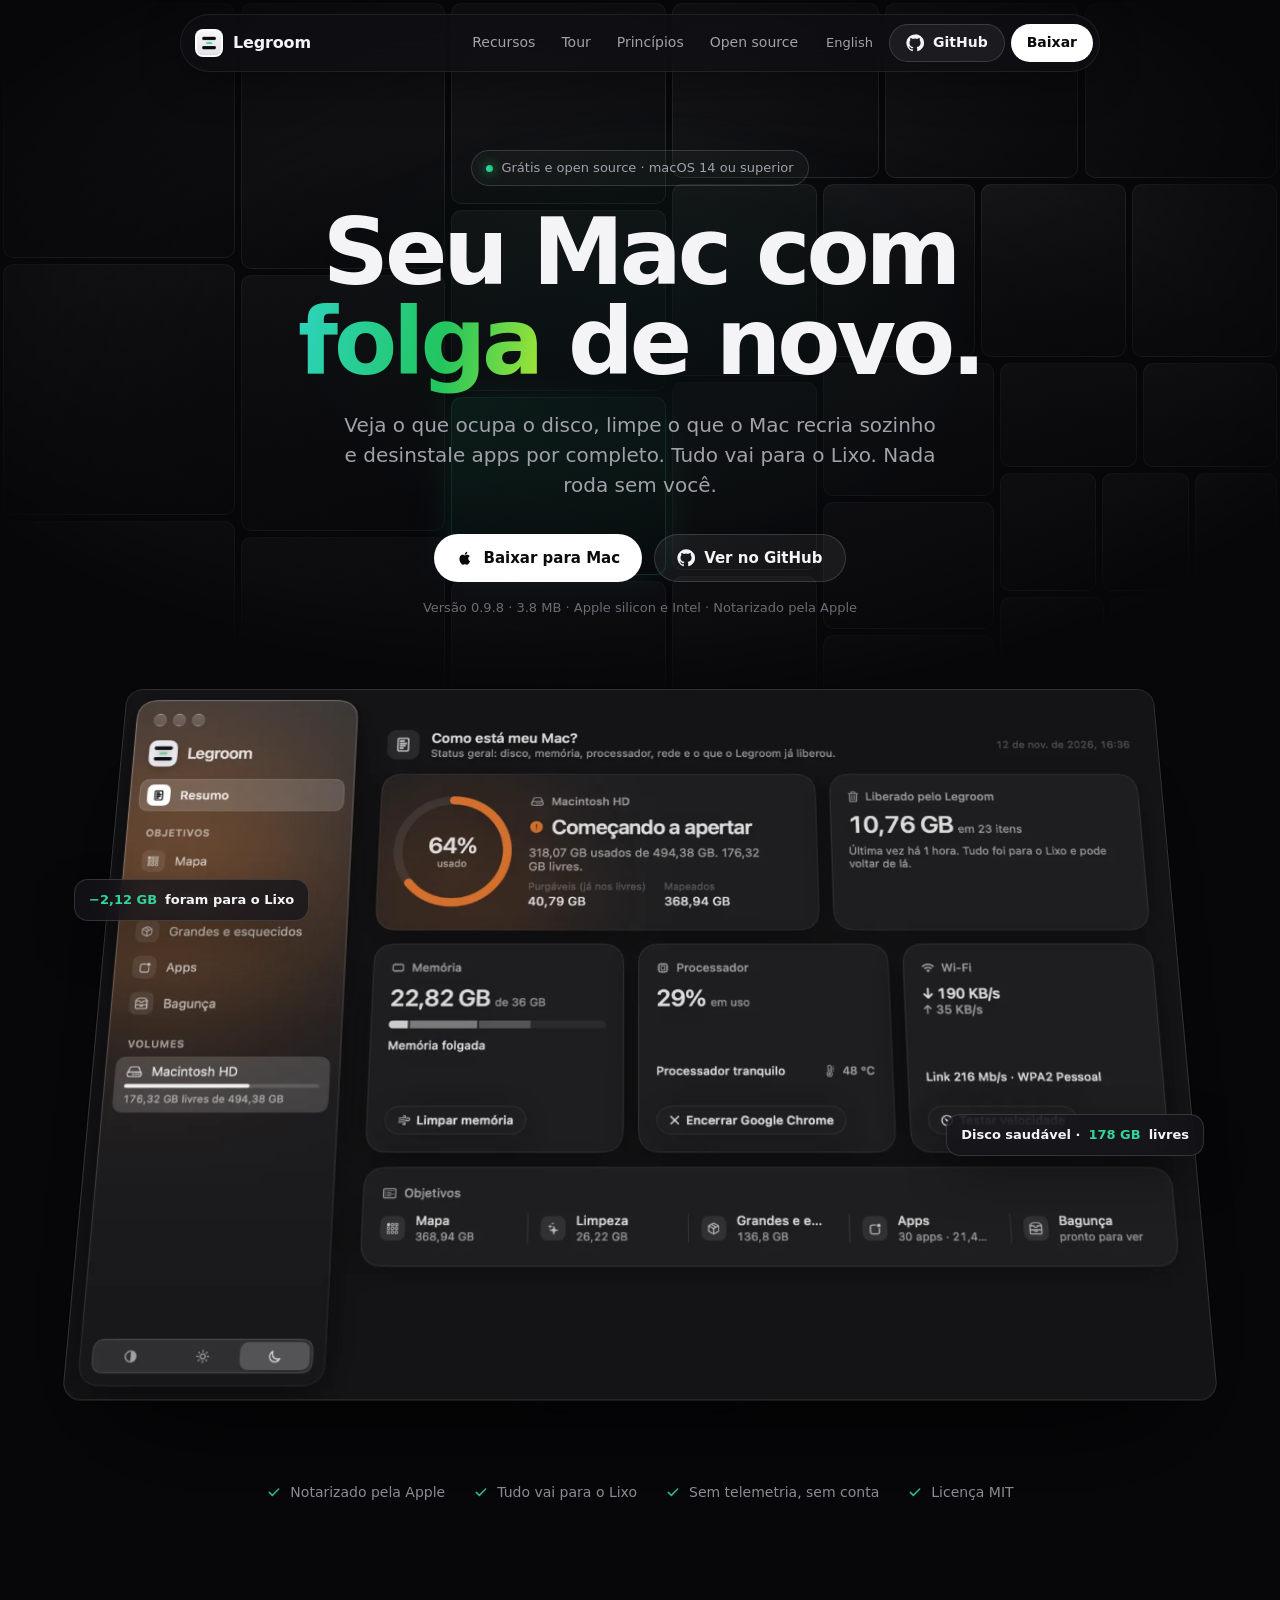
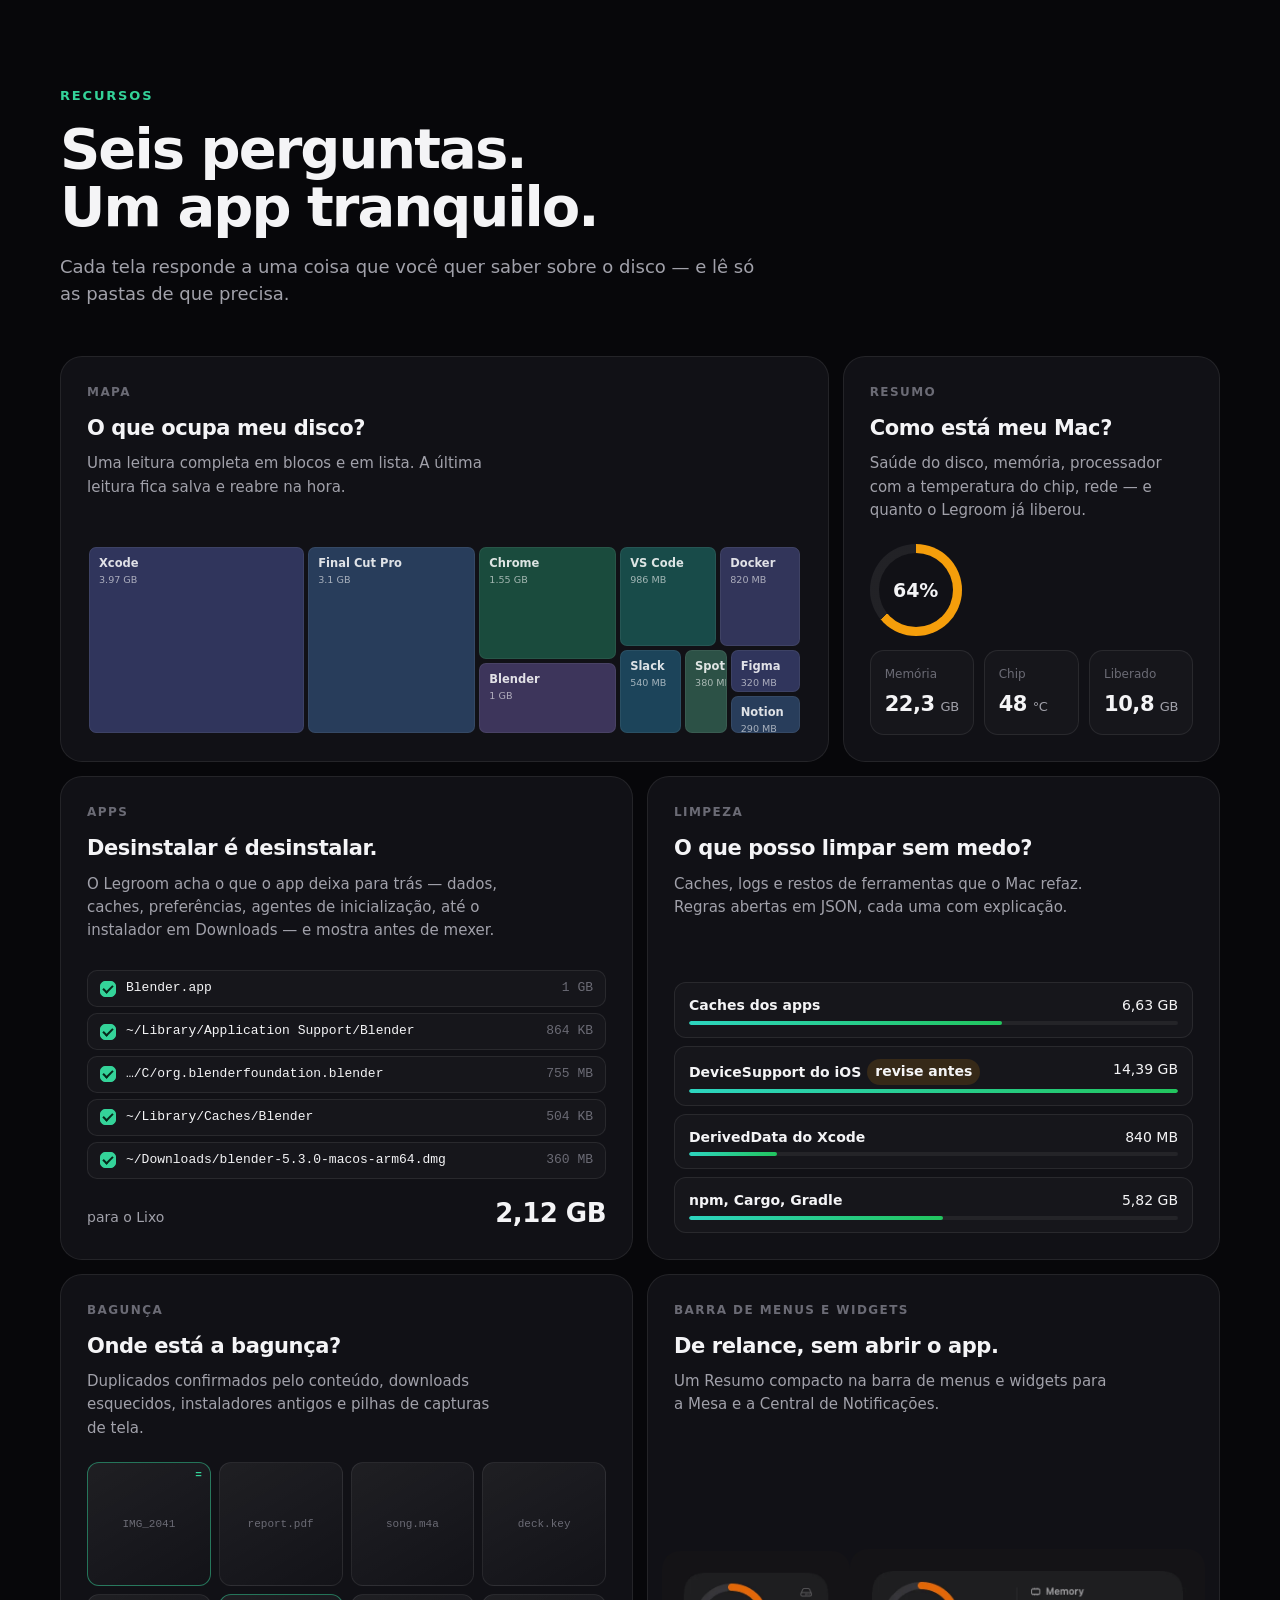
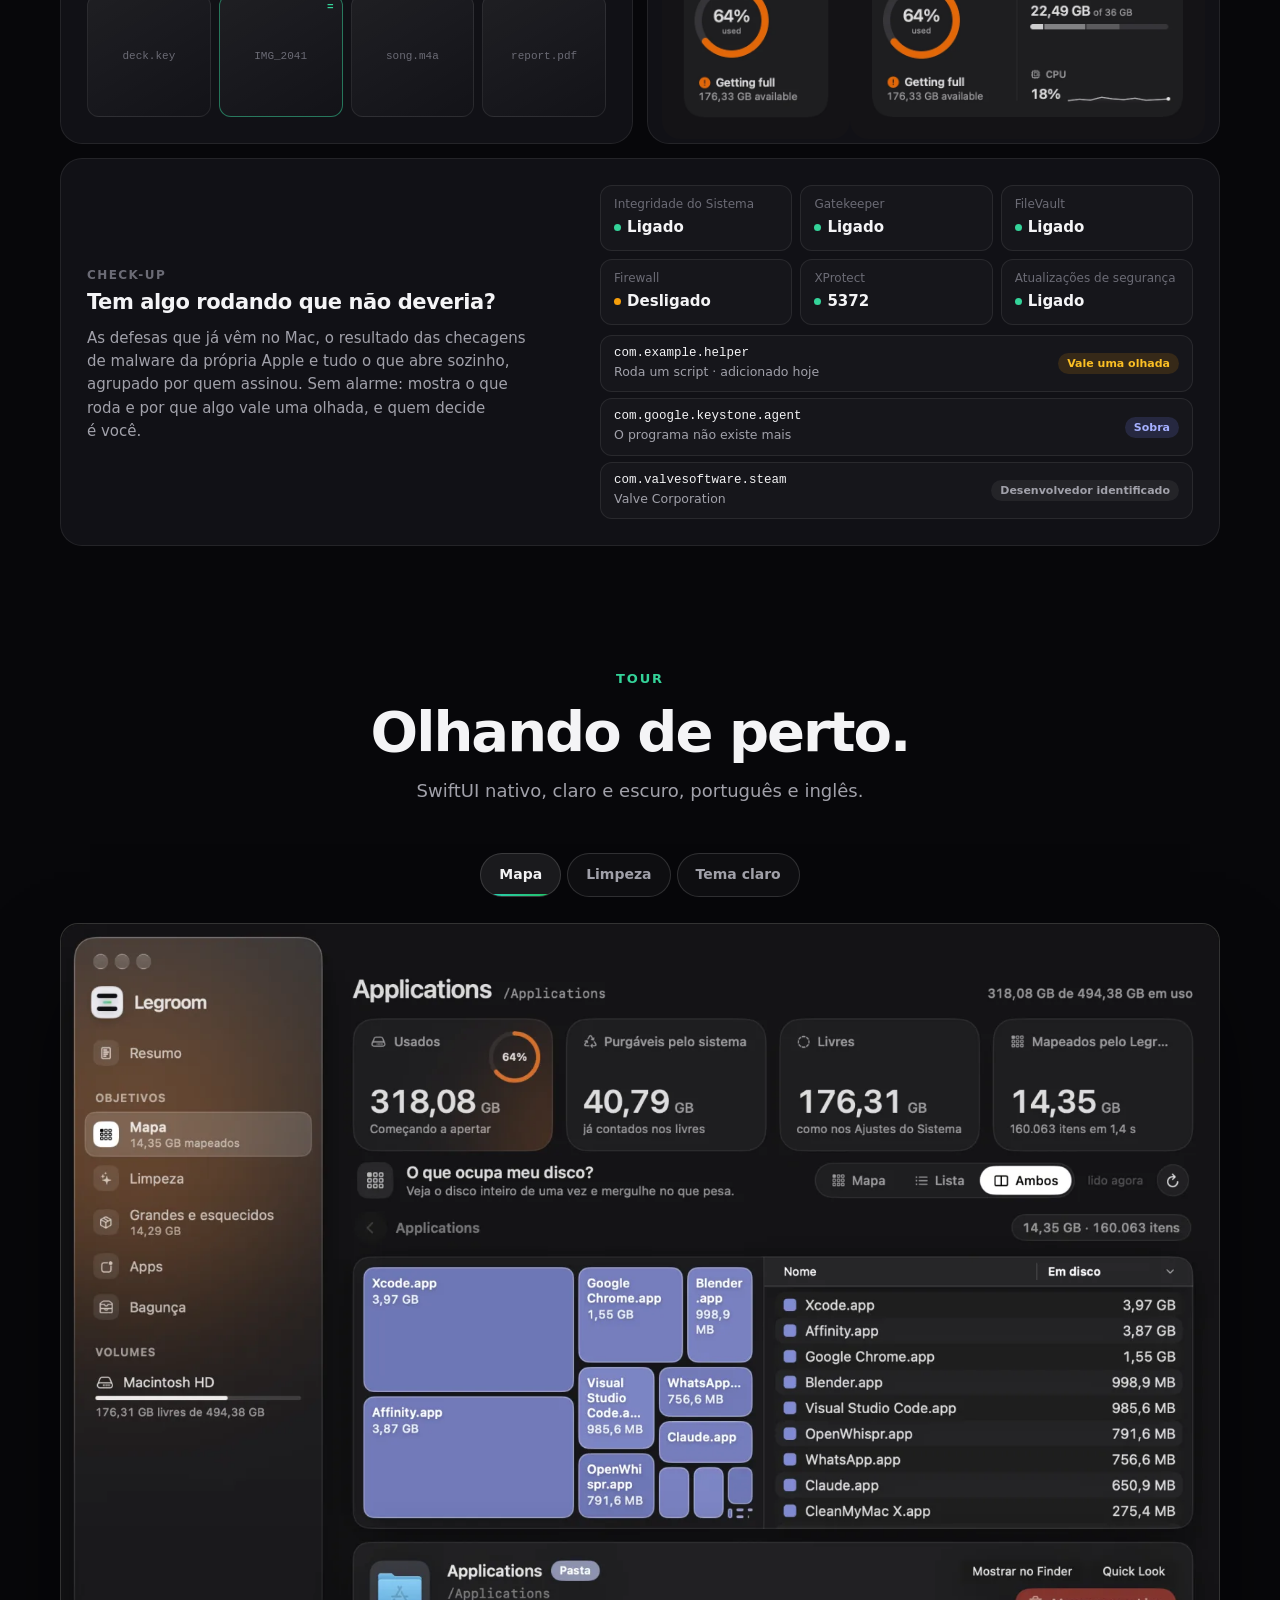
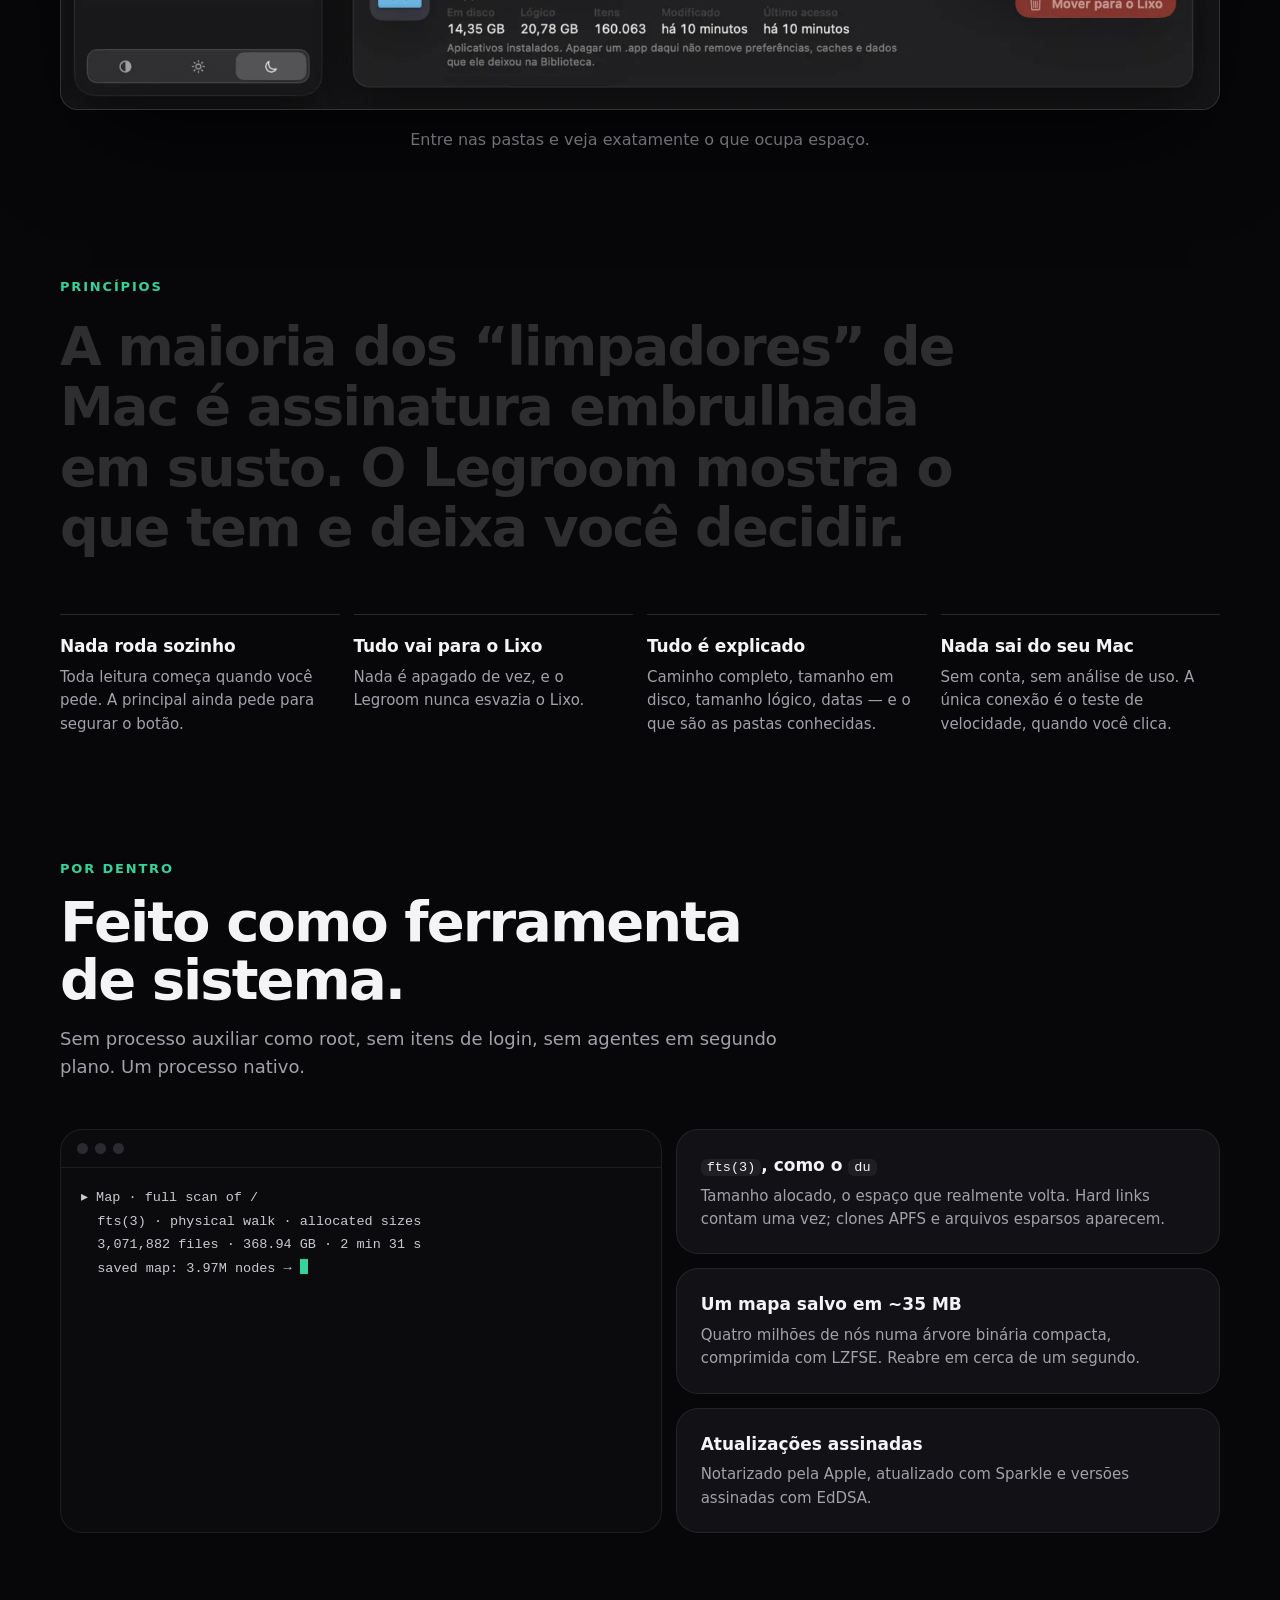
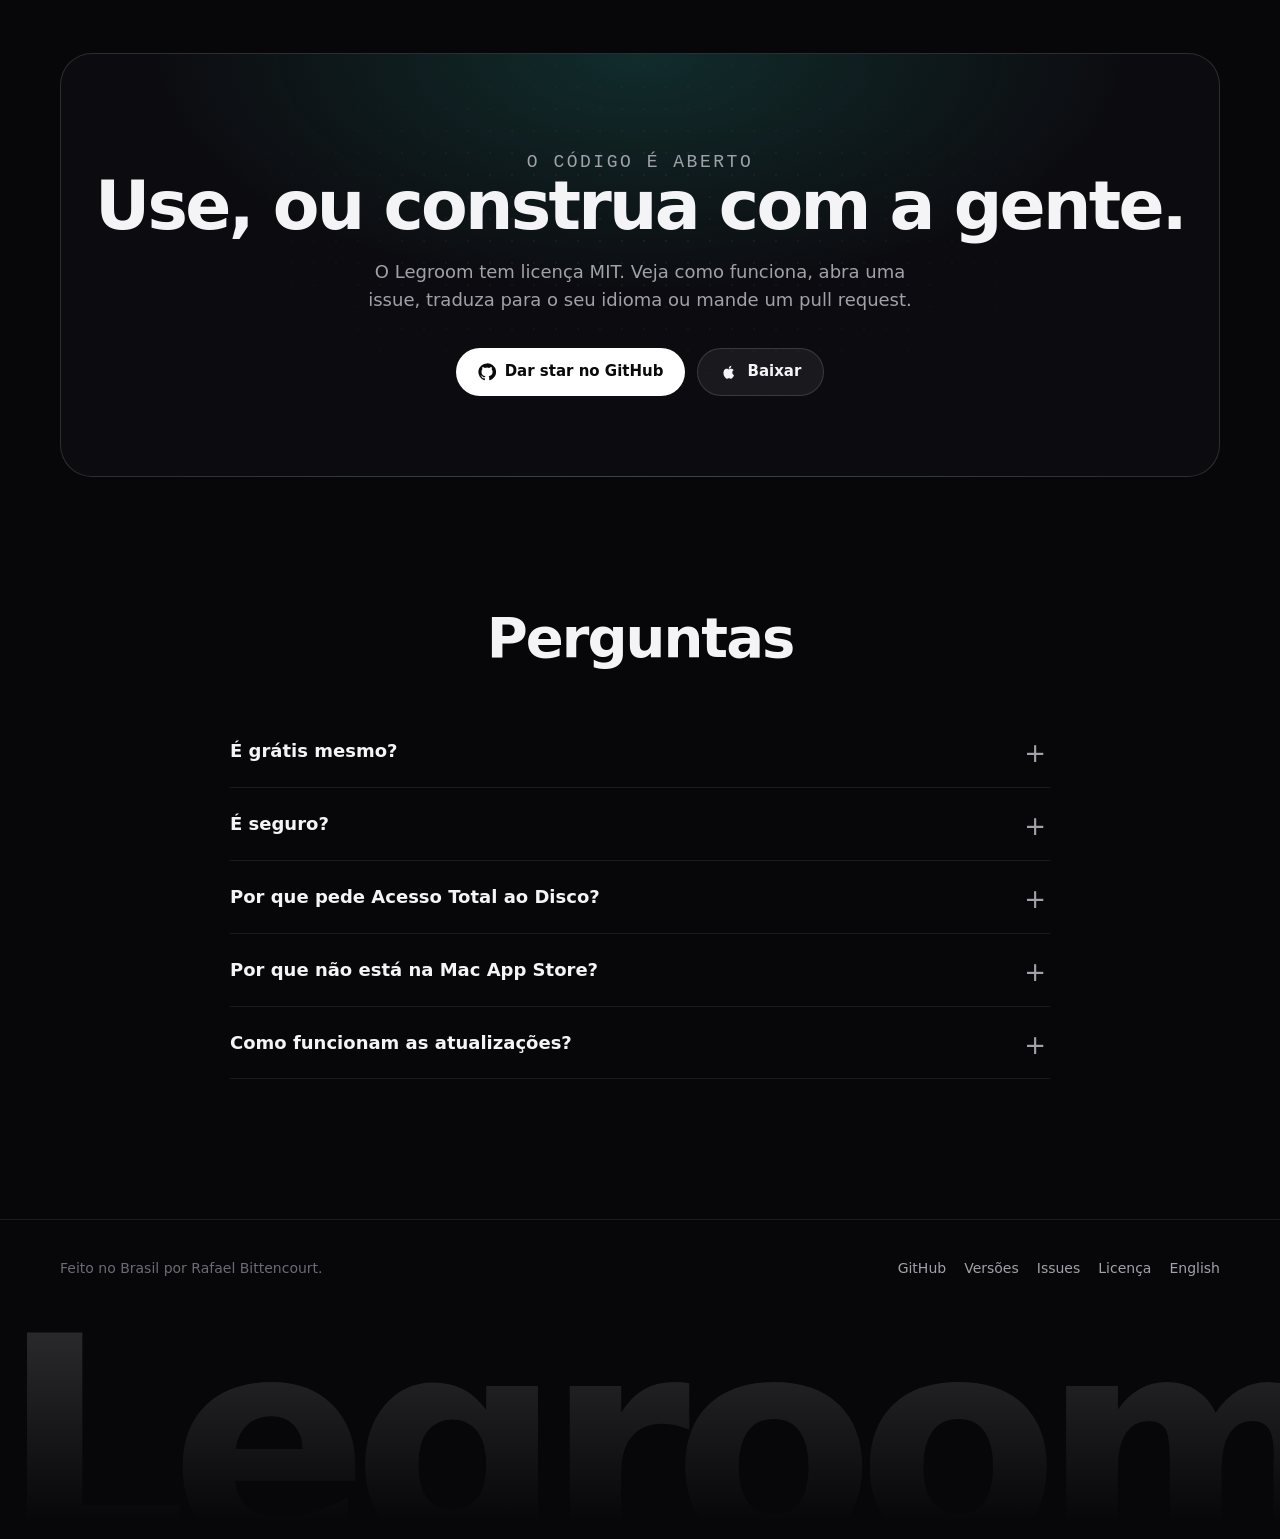
==== commit cdcc6e34: "Add Check-up: Mac defenses, Apple's malware checks and startup items (0.9.9) A new tab that shows th" ====
--- a/docs/pt/index.html
+++ b/docs/pt/index.html
@@ -19,7 +19,7 @@
 <meta name="twitter:card" content="summary_large_image">
 <link rel="icon" type="image/png" href="../assets/favicon.png">
 <link rel="apple-touch-icon" href="../assets/icon-180.png">
-<link rel="stylesheet" href="../assets/site.css?v=727777f7">
+<link rel="stylesheet" href="../assets/site.css?v=f052136f">
 <link rel="preload" as="image" href="../assets/overview-pt-BR.webp" fetchpriority="high">
 <script type="application/ld+json">{"@context": "https://schema.org", "@type": "SoftwareApplication", "name": "Legroom", "operatingSystem": "macOS 14 or later", "applicationCategory": "UtilitiesApplication", "offers": {"@type": "Offer", "price": "0", "priceCurrency": "USD"}, "description": "Veja o que ocupa o disco do seu Mac, limpe caches com segurança e desinstale apps por completo. Grátis e open source. Tudo vai para o Lixo; nada roda sozinho.", "url": "https://rafabittt.github.io/legroom/pt/", "downloadUrl": "https://github.com/rafabittt/legroom/releases/latest", "license": "https://opensource.org/licenses/MIT", "codeRepository": "https://github.com/rafabittt/legroom", "inLanguage": "pt-BR", "image": "https://rafabittt.github.io/legroom/assets/og.png", "author": {"@type": "Person", "name": "Rafael Bittencourt"}}</script>
 </head>
@@ -82,6 +82,10 @@
       <article class="cell w3 rv d1">
         <span class="tag">Barra de menus e widgets</span><h3>De relance, sem abrir o app.</h3><p>Um Resumo compacto na barra de menus e widgets para a Mesa e a Central de Notificações.</p>
         <div class="viz widgets"><img src="../assets/widget-small.webp" alt="" width="416" height="416" loading="lazy" class="ws"><img src="../assets/widget-medium.webp" alt="" width="776" height="416" loading="lazy" class="wm"></div>
+      </article>
+      <article class="cell w6 split rv" data-enter>
+        <div><span class="tag">Check-up</span><h3>Tem algo rodando que não deveria?</h3><p>As defesas que já vêm no Mac, o resultado das checagens de malware da própria Apple e tudo o que abre sozinho, agrupado por quem assinou. Sem alarme: mostra o que roda e por que algo vale uma olhada, e quem decide é você.</p></div>
+        <div class="viz"><div class="defs" aria-hidden="true"><div class="def"><small>Integridade do Sistema</small><b>Ligado</b></div><div class="def"><small>Gatekeeper</small><b>Ligado</b></div><div class="def"><small>FileVault</small><b>Ligado</b></div><div class="def off"><small>Firewall</small><b>Desligado</b></div><div class="def"><small>XProtect</small><b>5372</b></div><div class="def"><small>Atualizações de segurança</small><b>Ligado</b></div></div><div class="srows" aria-hidden="true"><div class="srow k1"><code>com.example.helper</code><span>Roda um script · adicionado hoje</span><em>Vale uma olhada</em></div><div class="srow k2"><code>com.google.keystone.agent</code><span>O programa não existe mais</span><em>Sobra</em></div><div class="srow k0"><code>com.valvesoftware.steam</code><span>Valve Corporation</span><em>Desenvolvedor identificado</em></div></div></div>
       </article>
     </div>
   </div>
--- a/docs/assets/site.css
+++ b/docs/assets/site.css
@@ -167,6 +167,10 @@
 }
 .cell.w3 { grid-column: span 3; }
 .cell.w4 { grid-column: span 4; }
+.cell.w6 { grid-column: span 6; min-height: 0; }
+.cell.split { display: grid; grid-template-columns: .9fr 1.1fr; gap: 28px; align-items: center; }
+.cell.split .viz { margin-top: 0; padding-top: 0; }
+.cell.split > * { min-width: 0; }
 .cell::before { /* cursor spotlight */
   content: ""; position: absolute; inset: 0; z-index: -1; opacity: 0; transition: opacity .3s;
   background: radial-gradient(420px circle at var(--mx, 50%) var(--my, 50%), rgba(52,211,153,.10), transparent 60%);
@@ -227,6 +231,21 @@
 .dupe { aspect-ratio: 1; border-radius: 12px; border: 1px solid var(--line); background: linear-gradient(150deg, rgba(255,255,255,.06), rgba(255,255,255,.01)); display: grid; place-items: center; font: 11px ui-monospace, Menlo, monospace; color: var(--dim2); position: relative; transition: transform .5s var(--ease), border-color .3s; }
 .dupe.same { border-color: rgba(52,211,153,.5); }
 .dupe.same::after { content: "="; position: absolute; top: 6px; right: 8px; color: var(--accent); font-weight: 700; }
+
+/* check-up */
+.defs { display: grid; grid-template-columns: repeat(3, minmax(0, 1fr)); gap: 8px; }
+.def { padding: 11px 13px; border-radius: 12px; background: rgba(255,255,255,.025); border: 1px solid var(--line); }
+.def small { display: block; color: var(--dim2); font-size: 12px; line-height: 1.3; }
+.def b { display: flex; align-items: center; gap: 6px; font-size: 15px; margin-top: 3px; }
+.def b::before { content: ""; width: 7px; height: 7px; border-radius: 50%; background: var(--accent); }
+.def.off b::before { background: #f59e0b; }
+.srows { display: grid; gap: 6px; margin-top: 10px; }
+.srow { display: grid; grid-template-columns: minmax(0, 1fr) auto; gap: 2px 12px; padding: 10px 13px; border-radius: 12px; background: rgba(255,255,255,.025); border: 1px solid var(--line); }
+.srow code { font: 12.5px ui-monospace, "SF Mono", Menlo, monospace; color: var(--text); overflow: hidden; text-overflow: ellipsis; white-space: nowrap; }
+.srow span { grid-row: 2; font-size: 12.5px; color: var(--dim); }
+.srow em { grid-row: 1 / 3; grid-column: 2; align-self: center; font-style: normal; font-size: 11px; font-weight: 600; padding: 2px 9px; border-radius: 999px; background: rgba(255,255,255,.06); color: var(--dim); white-space: nowrap; }
+.srow.k1 em { background: rgba(245,158,11,.14); color: #fbbf24; }
+.srow.k2 em { background: rgba(124,140,255,.16); color: #a5b0ff; }
 
 /* widgets */
 .widgets { display: flex; gap: 0; align-items: flex-end; justify-content: center; margin: 0 -18px -22px; }
@@ -321,7 +340,13 @@
 /* ---------- responsive ---------- */
 @media (max-width: 980px) {
   .bento { grid-template-columns: repeat(2, 1fr); }
-  .cell, .cell.w3, .cell.w4 { grid-column: span 2; }
+  .cell, .cell.w3, .cell.w4, .cell.w6 { grid-column: span 2; }
+  .cell.split { grid-template-columns: 1fr; gap: 0; }
+  .cell.split .viz { padding-top: 22px; }
+  .defs { grid-template-columns: repeat(2, minmax(0, 1fr)); }
+  .srow { grid-template-columns: minmax(0, 1fr); }
+  .srow span { grid-row: auto; }
+  .srow em { grid-row: auto; grid-column: auto; justify-self: start; margin-top: 6px; }
   .hood { grid-template-columns: 1fr; }
   .rules { grid-template-columns: repeat(2, 1fr); }
   .chip { display: none; }
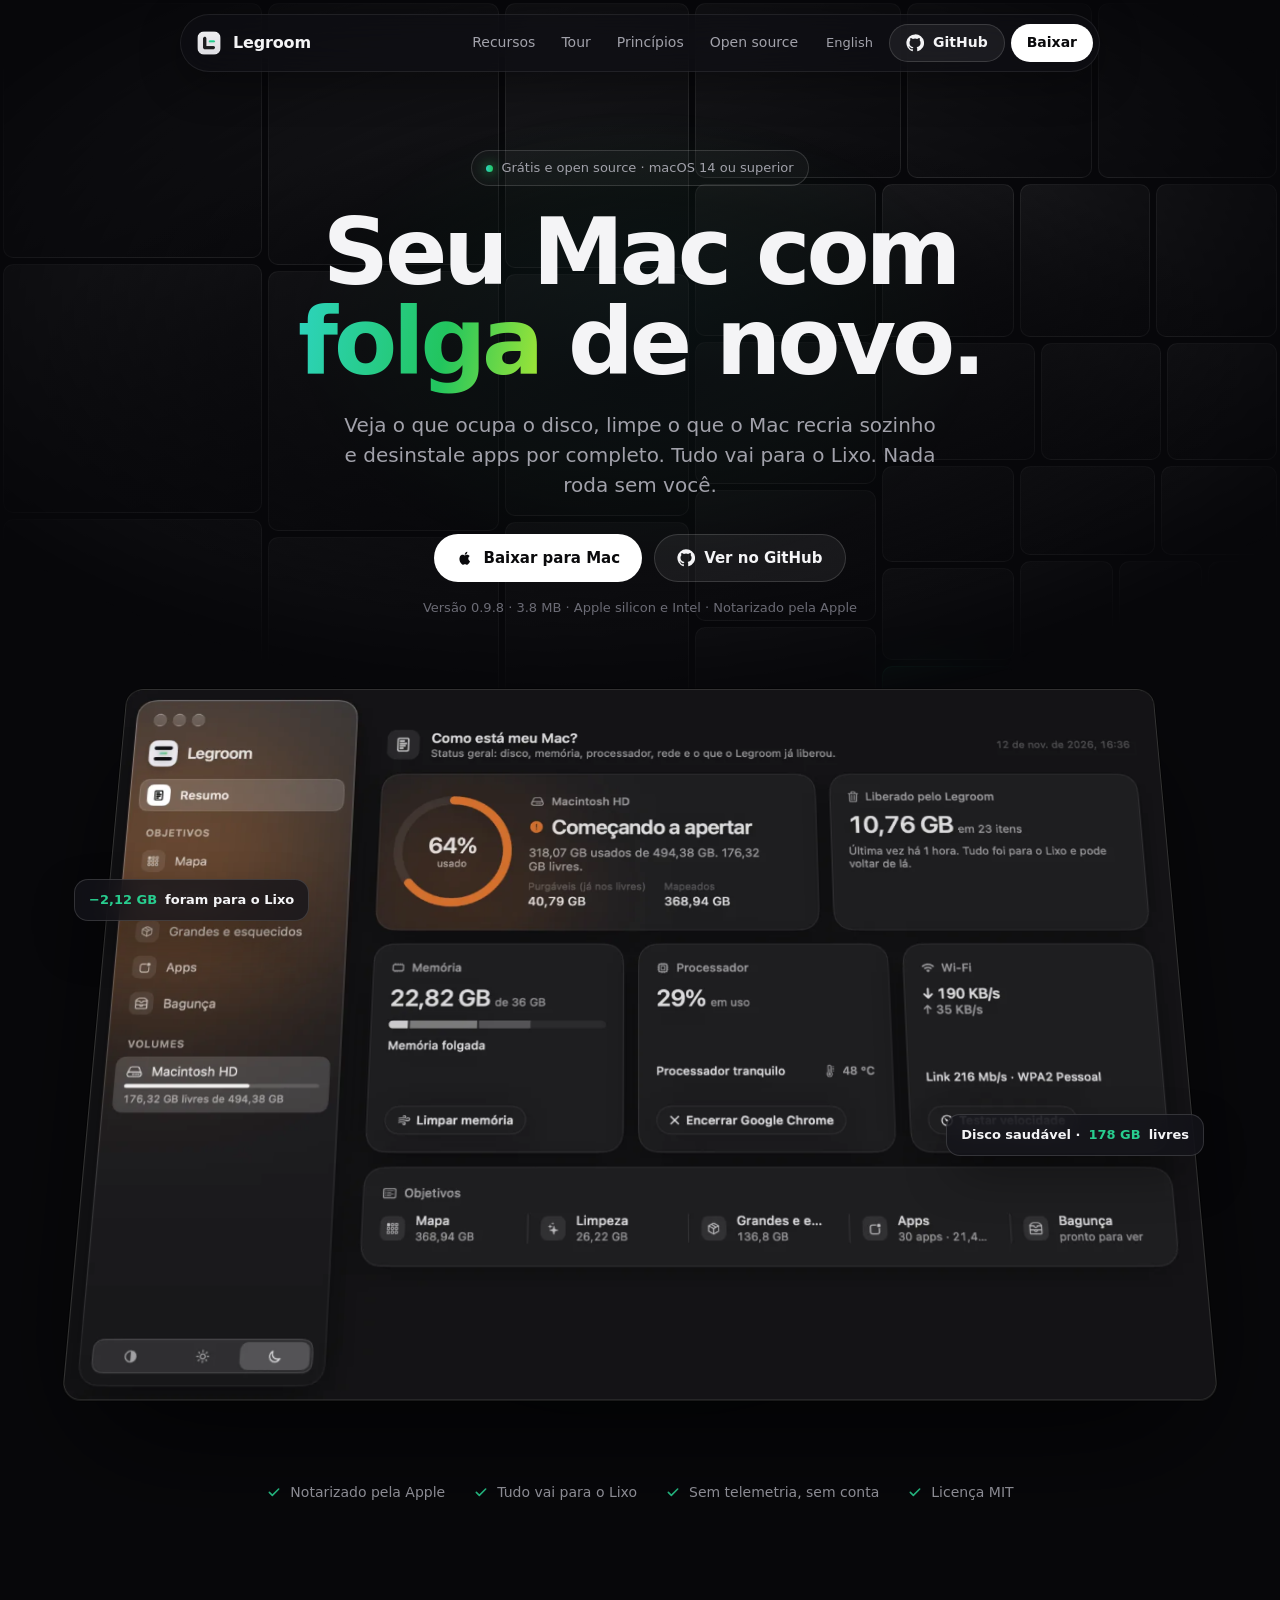
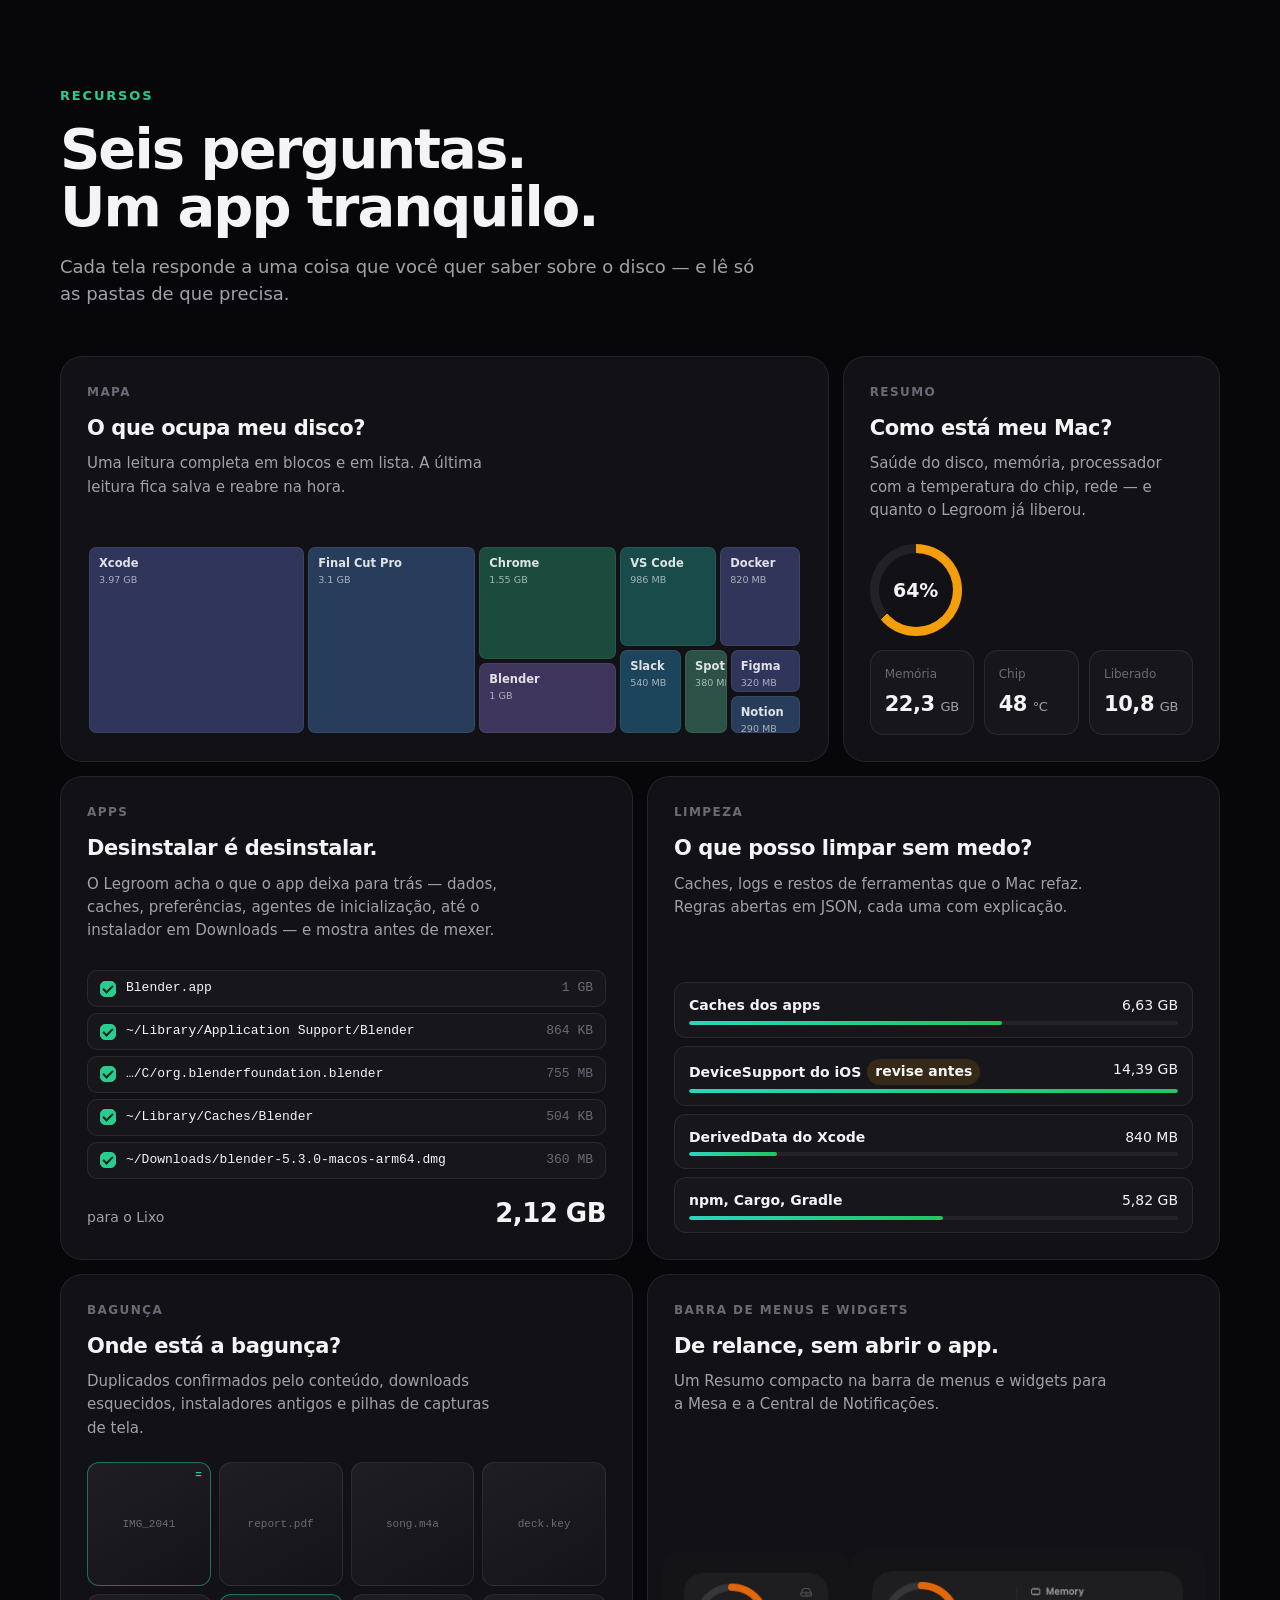
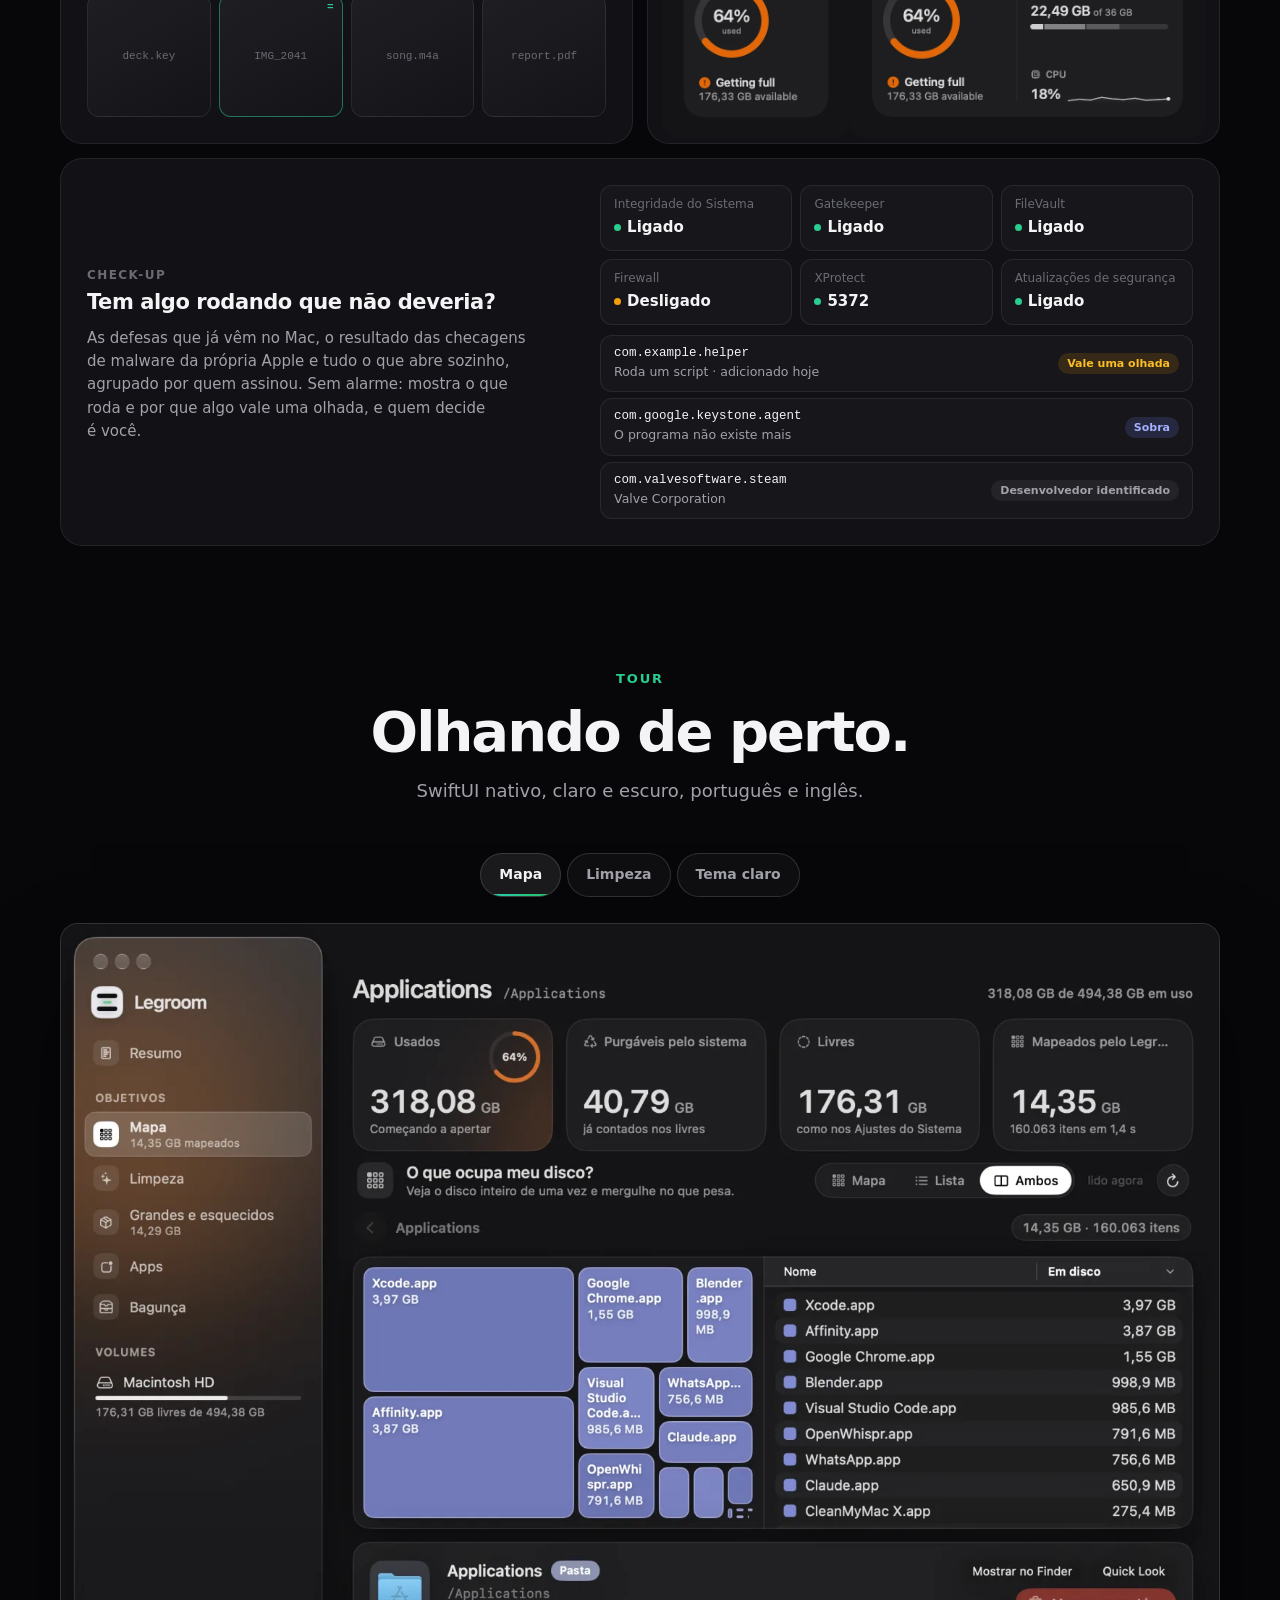
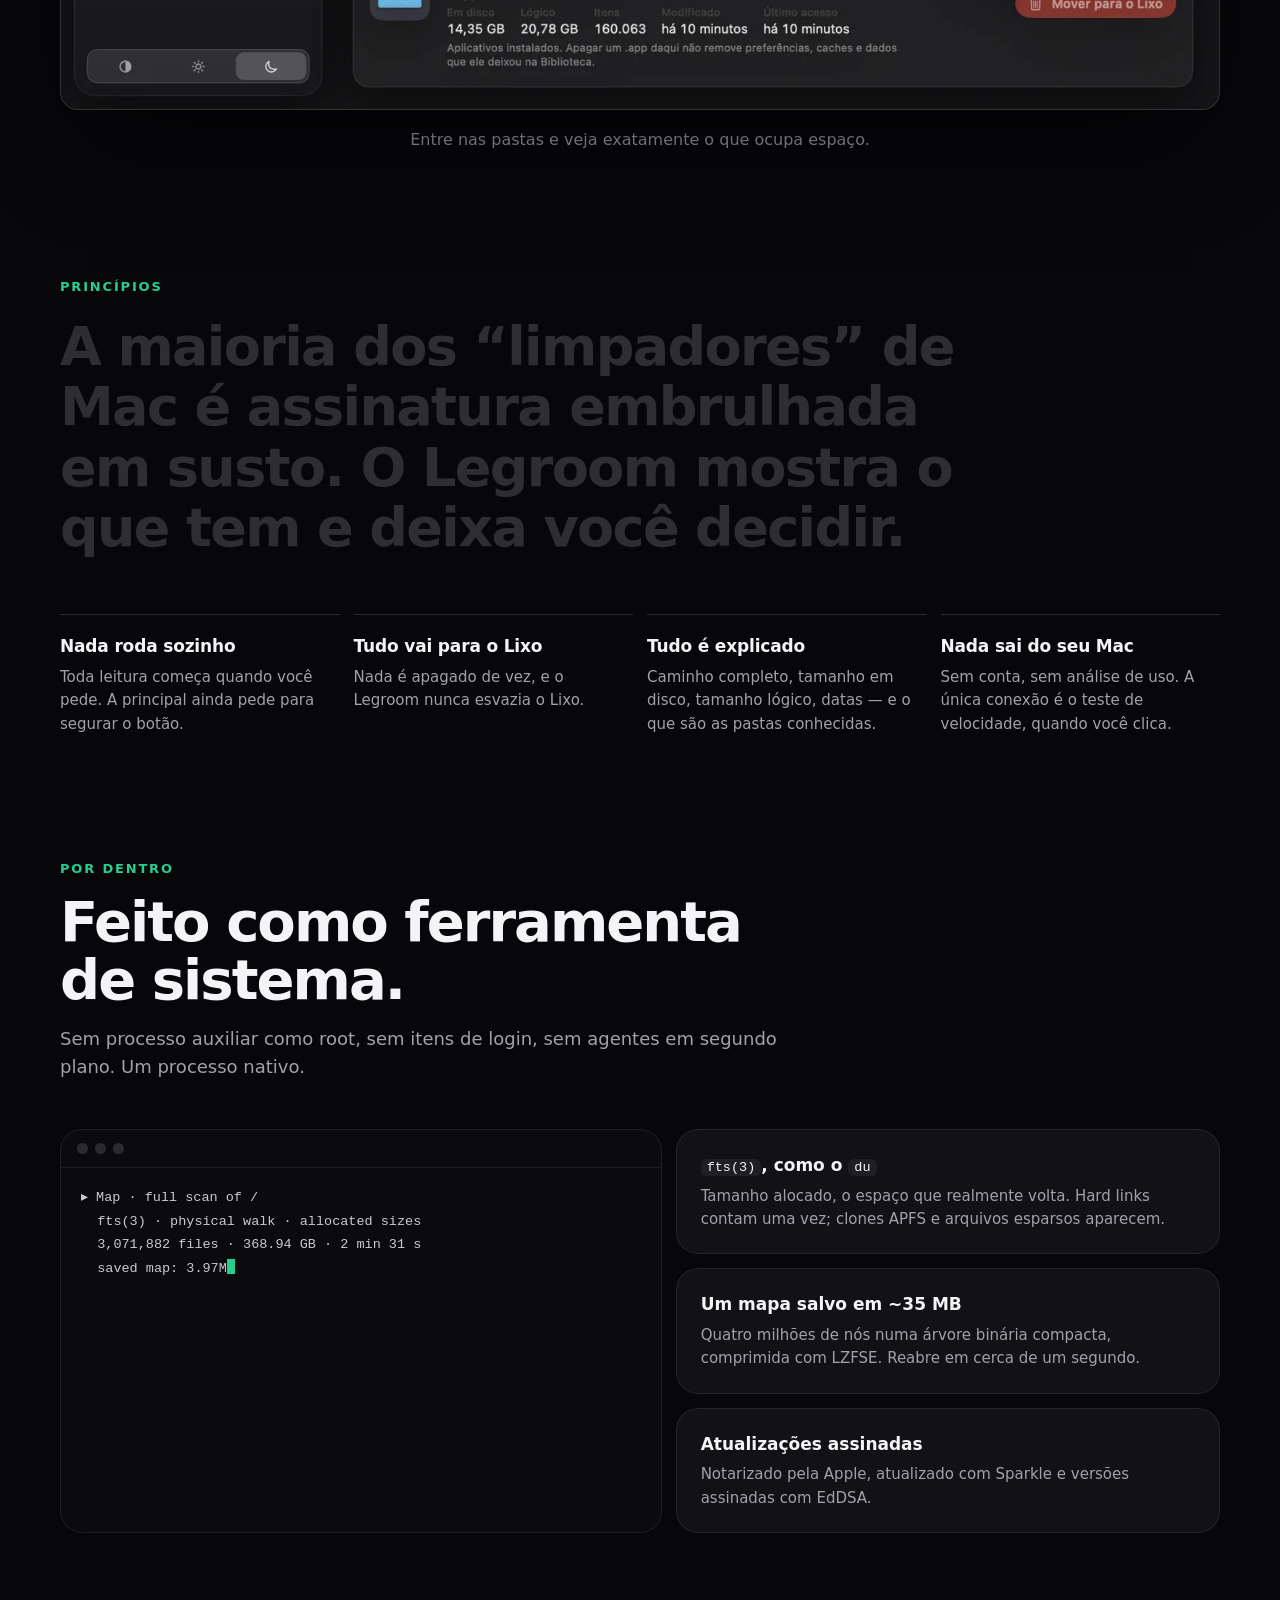
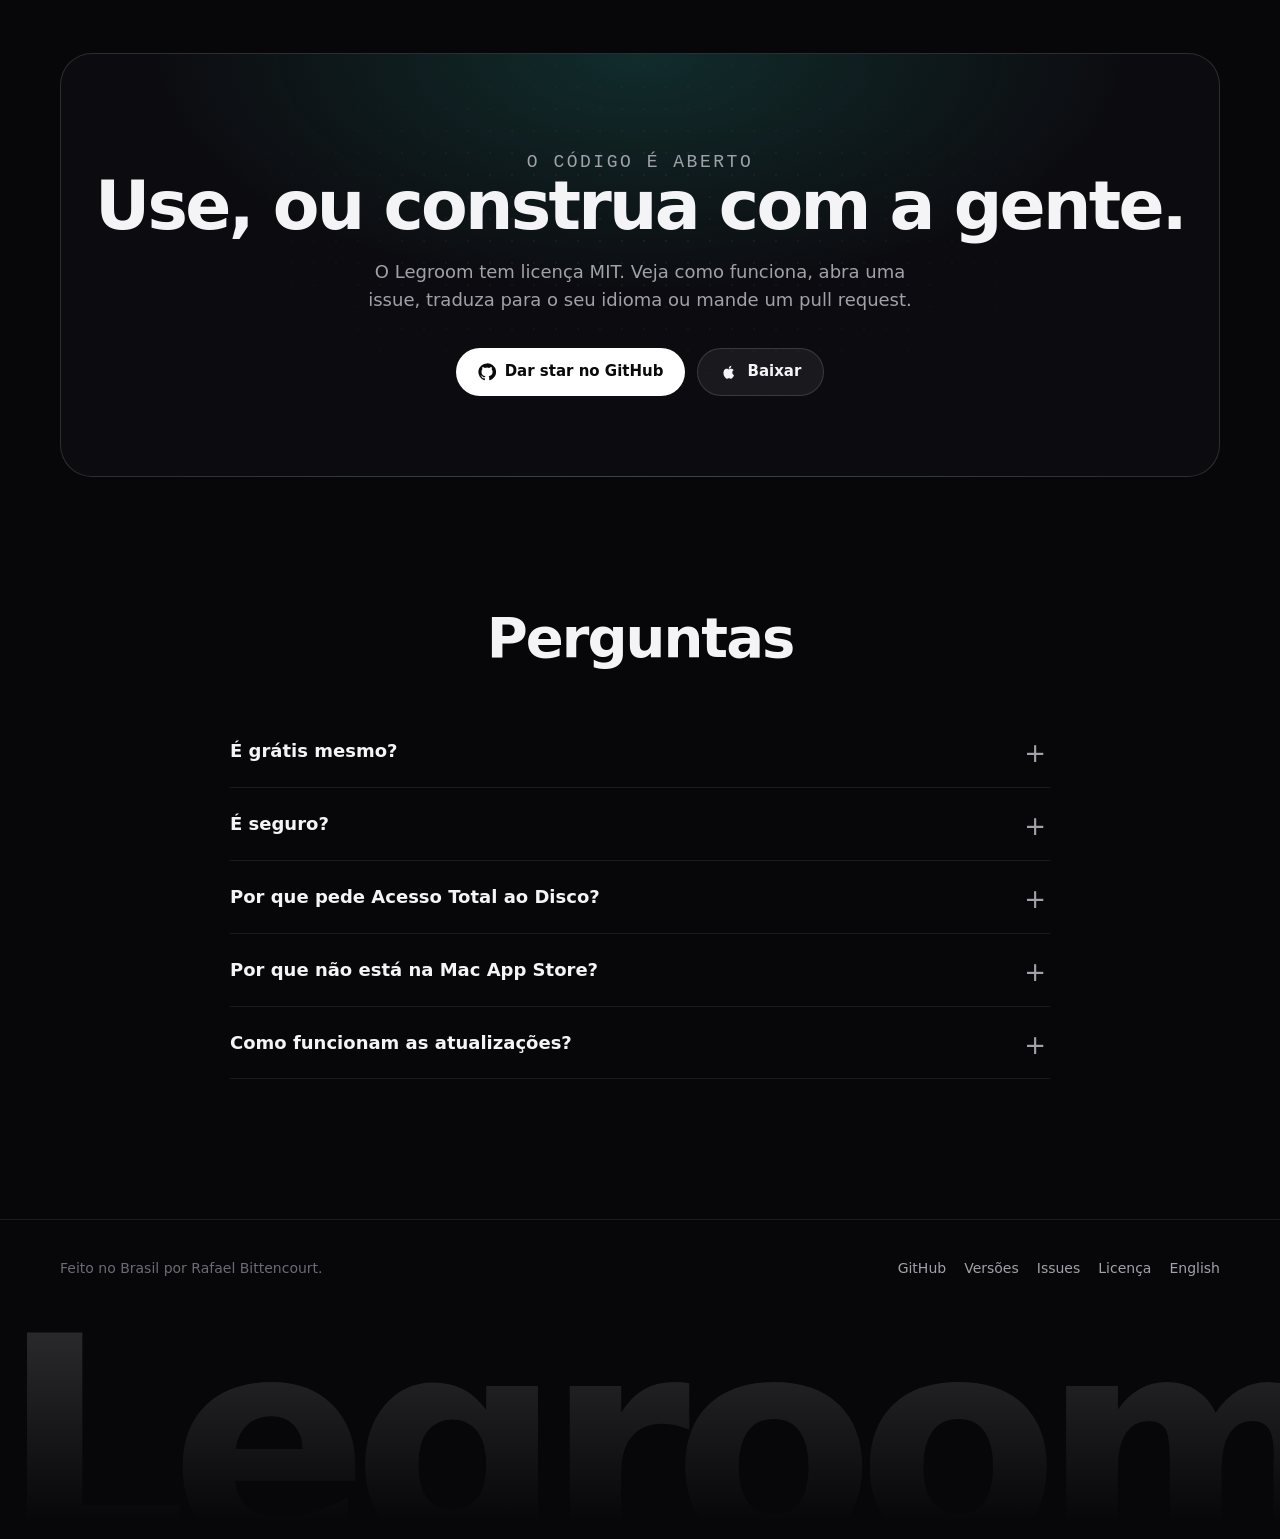
==== commit 38bb1cda: "New app icon in the Icon Composer format; one brand green (1.0.4) The icon is now an L drawn as a se" ====
--- a/docs/pt/index.html
+++ b/docs/pt/index.html
@@ -19,7 +19,7 @@
 <meta name="twitter:card" content="summary_large_image">
 <link rel="icon" type="image/png" href="../assets/favicon.png">
 <link rel="apple-touch-icon" href="../assets/icon-180.png">
-<link rel="stylesheet" href="../assets/site.css?v=f052136f">
+<link rel="stylesheet" href="../assets/site.css?v=a4148f2f">
 <link rel="preload" as="image" href="../assets/overview-pt-BR.webp" fetchpriority="high">
 <script type="application/ld+json">{"@context": "https://schema.org", "@type": "SoftwareApplication", "name": "Legroom", "operatingSystem": "macOS 14 or later", "applicationCategory": "UtilitiesApplication", "offers": {"@type": "Offer", "price": "0", "priceCurrency": "USD"}, "description": "Veja o que ocupa o disco do seu Mac, limpe caches com segurança e desinstale apps por completo. Grátis e open source. Tudo vai para o Lixo; nada roda sozinho.", "url": "https://rafabittt.github.io/legroom/pt/", "downloadUrl": "https://github.com/rafabittt/legroom/releases/latest", "license": "https://opensource.org/licenses/MIT", "codeRepository": "https://github.com/rafabittt/legroom", "inLanguage": "pt-BR", "image": "https://rafabittt.github.io/legroom/assets/og.png", "author": {"@type": "Person", "name": "Rafael Bittencourt"}}</script>
 </head>
--- a/docs/assets/site.css
+++ b/docs/assets/site.css
@@ -11,7 +11,7 @@
   --dim2: #6b6b75;
   --g1: #2dd4bf;
   --g2: #22c55e;
-  --accent: #34d399;
+  --accent: #28cd8f;
   --warm: #f59e0b;
   --ease: cubic-bezier(.22, 1, .36, 1);
   --radius: 22px;
@@ -63,8 +63,8 @@
 }
 .btn:active { transform: scale(.97); }
 .btn svg { width: 18px; height: 18px; flex: none; }
-.btn-primary { background: #fff; color: #0a0a0c; box-shadow: 0 0 0 0 rgba(52,211,153,0); }
-.btn-primary:hover { box-shadow: 0 8px 40px -6px rgba(52,211,153,.55); }
+.btn-primary { background: #fff; color: #0a0a0c; box-shadow: 0 0 0 0 rgba(40,205,143,0); }
+.btn-primary:hover { box-shadow: 0 8px 40px -6px rgba(40,205,143,.55); }
 .btn-ghost { background: rgba(255,255,255,.06); color: var(--text); border: 1px solid var(--line2); }
 .btn-ghost:hover { background: rgba(255,255,255,.1); }
 .btn-sm { --bh: 38px; padding: 0 16px; font-size: 14px; }
@@ -84,7 +84,7 @@
   background: linear-gradient(160deg, rgba(255,255,255,.085), rgba(255,255,255,.02));
   transition: left .9s var(--ease), top .9s var(--ease), width .9s var(--ease), height .9s var(--ease), opacity .6s var(--ease), transform .6s var(--ease), background .6s;
 }
-.tree .blk.hot { background: linear-gradient(160deg, rgba(52,211,153,.28), rgba(45,212,191,.05)); border-color: rgba(52,211,153,.45); box-shadow: 0 0 40px -8px rgba(52,211,153,.5); }
+.tree .blk.hot { background: linear-gradient(160deg, rgba(40,205,143,.28), rgba(45,212,191,.05)); border-color: rgba(40,205,143,.45); box-shadow: 0 0 40px -8px rgba(40,205,143,.5); }
 .tree .blk.gone { opacity: 0; transform: scale(.6) translateY(30px); }
 .hero::before {
   content: ""; position: absolute; z-index: -2; left: 50%; top: 40px; width: 900px; height: 600px; translate: -50% 0;
@@ -124,7 +124,7 @@
 .stage { perspective: 1600px; margin: 70px auto 0; width: min(1080px, 100% - 32px); position: relative; }
 .stage::after {
   content: ""; position: absolute; inset: 18% 8% -6% 8%; z-index: -1; border-radius: 40px;
-  background: radial-gradient(closest-side, rgba(52,211,153,.35), transparent 70%); filter: blur(40px);
+  background: radial-gradient(closest-side, rgba(40,205,143,.35), transparent 70%); filter: blur(40px);
 }
 .window {
   border-radius: 18px; overflow: hidden; border: 1px solid var(--line2);
@@ -173,11 +173,11 @@
 .cell.split > * { min-width: 0; }
 .cell::before { /* cursor spotlight */
   content: ""; position: absolute; inset: 0; z-index: -1; opacity: 0; transition: opacity .3s;
-  background: radial-gradient(420px circle at var(--mx, 50%) var(--my, 50%), rgba(52,211,153,.10), transparent 60%);
+  background: radial-gradient(420px circle at var(--mx, 50%) var(--my, 50%), rgba(40,205,143,.10), transparent 60%);
 }
 .cell::after { /* border glow */
   content: ""; position: absolute; inset: 0; border-radius: inherit; padding: 1px; pointer-events: none; opacity: 0; transition: opacity .3s;
-  background: radial-gradient(260px circle at var(--mx, 50%) var(--my, 50%), rgba(52,211,153,.6), transparent 60%);
+  background: radial-gradient(260px circle at var(--mx, 50%) var(--my, 50%), rgba(40,205,143,.6), transparent 60%);
   -webkit-mask: linear-gradient(#000 0 0) content-box, linear-gradient(#000 0 0); -webkit-mask-composite: xor;
           mask: linear-gradient(#000 0 0) content-box exclude, linear-gradient(#000 0 0);
 }
@@ -229,7 +229,7 @@
 /* clutter dupes */
 .dupes { display: grid; grid-template-columns: repeat(4, 1fr); gap: 8px; }
 .dupe { aspect-ratio: 1; border-radius: 12px; border: 1px solid var(--line); background: linear-gradient(150deg, rgba(255,255,255,.06), rgba(255,255,255,.01)); display: grid; place-items: center; font: 11px ui-monospace, Menlo, monospace; color: var(--dim2); position: relative; transition: transform .5s var(--ease), border-color .3s; }
-.dupe.same { border-color: rgba(52,211,153,.5); }
+.dupe.same { border-color: rgba(40,205,143,.5); }
 .dupe.same::after { content: "="; position: absolute; top: 6px; right: 8px; color: var(--accent); font-weight: 700; }
 
 /* check-up */
